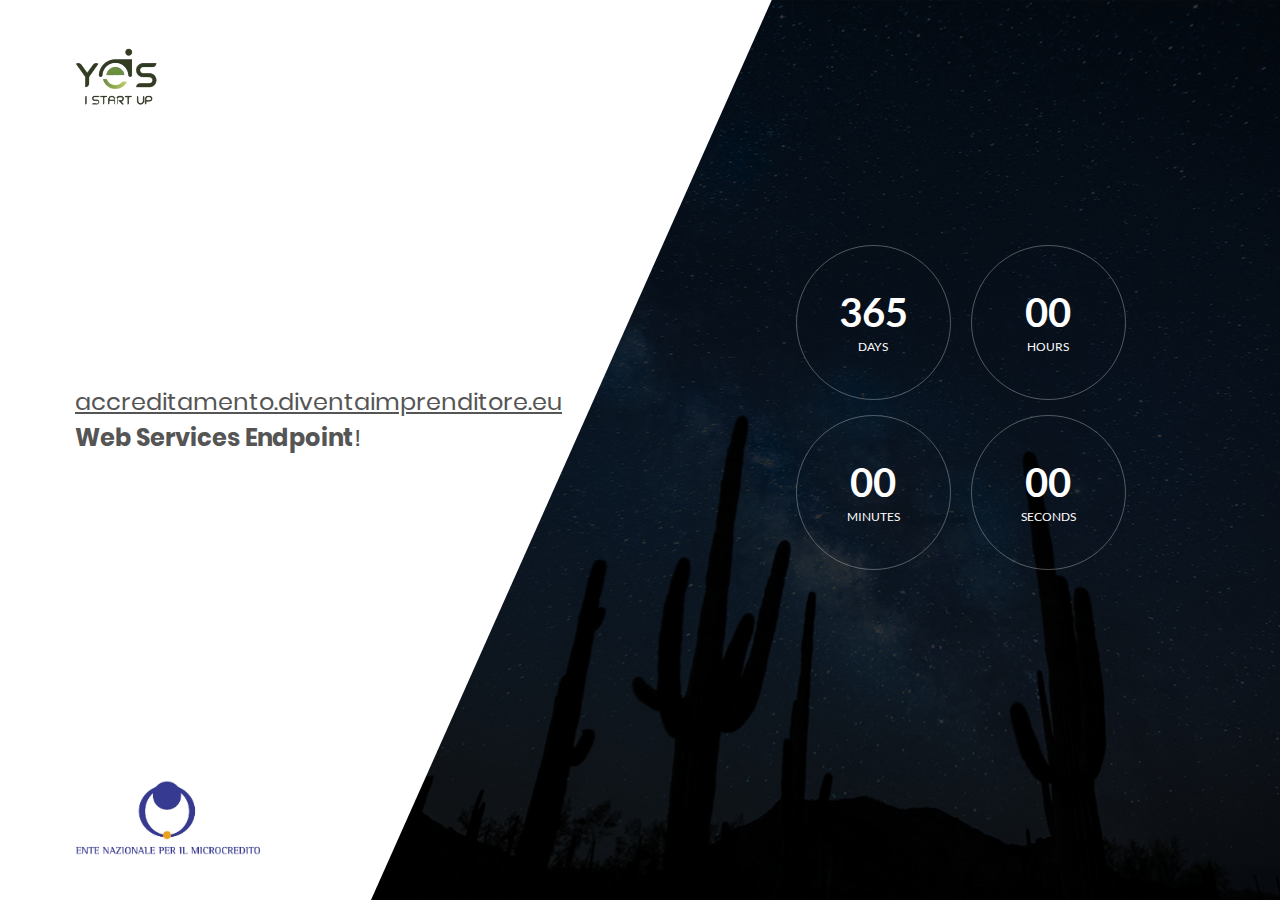
==== src/main/webapp/index.html @ 33266409 "" ====
<!DOCTYPE html>
<html lang="en">
    <head>
        <title>accreditamento.diventaimprenditore.eu</title>
        <meta charset="UTF-8">
        <meta name="viewport" content="width=device-width, initial-scale=1">
        <!--===============================================================================================-->	
        <link rel="icon" type="image/png" href="images/icons/favicon.ico"/>
        <!--===============================================================================================-->
        <link rel="stylesheet" type="text/css" href="vendor/bootstrap/css/bootstrap.min.css">
        <!--===============================================================================================-->
        <link rel="stylesheet" type="text/css" href="fonts/font-awesome-4.7.0/css/font-awesome.min.css">
        <!--===============================================================================================-->
        <link rel="stylesheet" type="text/css" href="vendor/animate/animate.css">
        <!--===============================================================================================-->
        <link rel="stylesheet" type="text/css" href="vendor/select2/select2.min.css">
        <!--===============================================================================================-->
        <link rel="stylesheet" type="text/css" href="css/util.css">
        <link rel="stylesheet" type="text/css" href="css/main.css">
        <!--===============================================================================================-->
    </head>
    <body>


        <div class="size1 bg0 where1-parent">
            <!-- Coutdown -->
            <div class="flex-c-m bg-img1 size2 where1 overlay1 where2 respon2" style="background-image: url('images/bg01.jpg');">
                <div class="wsize2 flex-w flex-c-m cd100 js-tilt">
                    <div class="flex-col-c-m size6 bor2 m-l-10 m-r-10 m-t-15">
                        <span class="l2-txt1 p-b-9 days">35</span>
                        <span class="s2-txt4">Days</span>
                    </div>

                    <div class="flex-col-c-m size6 bor2 m-l-10 m-r-10 m-t-15">
                        <span class="l2-txt1 p-b-9 hours">17</span>
                        <span class="s2-txt4">Hours</span>
                    </div>

                    <div class="flex-col-c-m size6 bor2 m-l-10 m-r-10 m-t-15">
                        <span class="l2-txt1 p-b-9 minutes">50</span>
                        <span class="s2-txt4">Minutes</span>
                    </div>

                    <div class="flex-col-c-m size6 bor2 m-l-10 m-r-10 m-t-15">
                        <span class="l2-txt1 p-b-9 seconds">39</span>
                        <span class="s2-txt4">Seconds</span>
                    </div>
                </div>
            </div>

            <!-- Form -->
            <div class="size3 flex-col-sb flex-w p-l-75 p-r-75 p-t-45 p-b-45 respon1">
                <div class="wrap-pic1">
                    <img src="images/l4-yis.png" alt="LOGO">
                </div>

                <div class="p-t-50 p-b-60">
                    <p class="m1-txt1 p-b-36">
                        <u>accreditamento.diventaimprenditore.eu</u><br>
                        <span class="m1-txt2">Web Services Endpoint</span>!
                    </p>
                </div>
                <div class="flex-w">
                    <img src="images/logo_blue_1.png" alt="LOGO"  height="75" />
                </div>
            </div>
        </div>





        <!--===============================================================================================-->	
        <script src="vendor/jquery/jquery-3.2.1.min.js"></script>
        <!--===============================================================================================-->
        <script src="vendor/bootstrap/js/popper.js"></script>
        <script src="vendor/bootstrap/js/bootstrap.min.js"></script>
        <!--===============================================================================================-->
        <script src="vendor/select2/select2.min.js"></script>
        <!--===============================================================================================-->
        <script src="vendor/countdowntime/moment.min.js"></script>
        <script src="vendor/countdowntime/moment-timezone.min.js"></script>
        <script src="vendor/countdowntime/moment-timezone-with-data.min.js"></script>
        <script src="vendor/countdowntime/countdowntime.js"></script>
        <script>
            $('.cd100').countdown100({
                /*Set Endtime here*/
                /*Endtime must be > current time*/
                endtimeYear: 0,
                endtimeMonth: 0,
                endtimeDate: 365,
                endtimeHours: 0,
                endtimeMinutes: 0,
                endtimeSeconds: 0,
                timeZone: ""
                        // ex:  timeZone: "America/New_York"
                        //go to " http://momentjs.com/timezone/ " to get timezone
            });
        </script>
        <!--===============================================================================================-->
        <script src="vendor/tilt/tilt.jquery.min.js"></script>
        <script >
            $('.js-tilt').tilt({
                scale: 1.1
            });
        </script>
        <!--===============================================================================================-->
        <script src="js/main.js"></script>
        <script type="text/javascript">
            $("#link1").click(function () {
                window.open('https://accreditamento.diventaimprenditore.eu/neet', '_blank');
            });
            $("#link4").click(function () {
                window.open('https://accreditamento.diventaimprenditore.eu/ded', '_blank');
            });
            $("#link2").click(function () {
                window.open('https://www.microcredito.gov.it/gare-e-bandi-in-corso/1712-avviso-pubblico-per-l%E2%80%99individuazione-di-soggetti-attuatori-per-la-realizzazione-dell%E2%80%99intervento-%E2%80%9Cyes-i-start-up-%E2%80%93-formazione-per-l%E2%80%99avvio-d%E2%80%99impresa%E2%80%9D-edizione-2021-2022-misura-7-1-pon-iog-2014-2020-cup-e51g21000000006.html', '_blank');
            });
            $("#link3").click(function () {
                window.open('https://www.microcredito.gov.it/gare-e-bandi-in-corso/1751-avviso-pubblico-per-l%E2%80%99individuazione-di-soggetti-attuatori-per-la-realizzazione-dell%E2%80%99intervento-yes-i-start-up-donne-e-disoccupati-di-lunga-durata-fondo-rotativo-nazionale-selfiemployment-pon-spao-2014-2020-%E2%80%9Cprogetto-integrato-per-l%E2%80%99autoimprenditorialit%C3%A0-2021-2022%E2%80%9D-cup-e57f21000000006.html', '_blank');
            });
            
        </script>
    </body>
</html>
---- src/main/webapp/css/util.css ----
/*//////////////////////////////////////////////////////////////////
[ REBOOT ]*/
*, *:before, *:after {
	margin: 0px; 
	padding: 0px; 
	-webkit-box-sizing: border-box;
	-moz-box-sizing: border-box;
	box-sizing: border-box;
}

body, html {
	font-family: Arial, sans-serif;
	font-size: 15px;
	color: #666666;

	height: 100%;
	background-color: #fff;
	-webkit-box-sizing: border-box;
	-moz-box-sizing: border-box;
	box-sizing: border-box;
}

/*---------------------------------------------*/
a:focus {outline: none;}
a:hover {text-decoration: none;}

/* ------------------------------------ */
h1,h2,h3,h4,h5,h6,p {margin: 0px;}

ul, li {
	margin: 0px;
	list-style-type: none;
}


/* ------------------------------------ */
input, textarea, label {
	display: block;
	outline: none;
	border: none;
}

/* ------------------------------------ */
button {
	outline: none;
	border: none;
	background: transparent;
	cursor: pointer;
}
button:focus {outline: none;}

iframe {border: none;}


/*//////////////////////////////////////////////////////////////////
[ FONT SIZE ]*/
.fs-1 {font-size: 1px;}
.fs-2 {font-size: 2px;}
.fs-3 {font-size: 3px;}
.fs-4 {font-size: 4px;}
.fs-5 {font-size: 5px;}
.fs-6 {font-size: 6px;}
.fs-7 {font-size: 7px;}
.fs-8 {font-size: 8px;}
.fs-9 {font-size: 9px;}
.fs-10 {font-size: 10px;}
.fs-11 {font-size: 11px;}
.fs-12 {font-size: 12px;}
.fs-13 {font-size: 13px;}
.fs-14 {font-size: 14px;}
.fs-15 {font-size: 15px;}
.fs-16 {font-size: 16px;}
.fs-17 {font-size: 17px;}
.fs-18 {font-size: 18px;}
.fs-19 {font-size: 19px;}
.fs-20 {font-size: 20px;}
.fs-21 {font-size: 21px;}
.fs-22 {font-size: 22px;}
.fs-23 {font-size: 23px;}
.fs-24 {font-size: 24px;}
.fs-25 {font-size: 25px;}
.fs-26 {font-size: 26px;}
.fs-27 {font-size: 27px;}
.fs-28 {font-size: 28px;}
.fs-29 {font-size: 29px;}
.fs-30 {font-size: 30px;}
.fs-31 {font-size: 31px;}
.fs-32 {font-size: 32px;}
.fs-33 {font-size: 33px;}
.fs-34 {font-size: 34px;}
.fs-35 {font-size: 35px;}
.fs-36 {font-size: 36px;}
.fs-37 {font-size: 37px;}
.fs-38 {font-size: 38px;}
.fs-39 {font-size: 39px;}
.fs-40 {font-size: 40px;}
.fs-41 {font-size: 41px;}
.fs-42 {font-size: 42px;}
.fs-43 {font-size: 43px;}
.fs-44 {font-size: 44px;}
.fs-45 {font-size: 45px;}
.fs-46 {font-size: 46px;}
.fs-47 {font-size: 47px;}
.fs-48 {font-size: 48px;}
.fs-49 {font-size: 49px;}
.fs-50 {font-size: 50px;}
.fs-51 {font-size: 51px;}
.fs-52 {font-size: 52px;}
.fs-53 {font-size: 53px;}
.fs-54 {font-size: 54px;}
.fs-55 {font-size: 55px;}
.fs-56 {font-size: 56px;}
.fs-57 {font-size: 57px;}
.fs-58 {font-size: 58px;}
.fs-59 {font-size: 59px;}
.fs-60 {font-size: 60px;}
.fs-61 {font-size: 61px;}
.fs-62 {font-size: 62px;}
.fs-63 {font-size: 63px;}
.fs-64 {font-size: 64px;}
.fs-65 {font-size: 65px;}
.fs-66 {font-size: 66px;}
.fs-67 {font-size: 67px;}
.fs-68 {font-size: 68px;}
.fs-69 {font-size: 69px;}
.fs-70 {font-size: 70px;}
.fs-71 {font-size: 71px;}
.fs-72 {font-size: 72px;}
.fs-73 {font-size: 73px;}
.fs-74 {font-size: 74px;}
.fs-75 {font-size: 75px;}
.fs-76 {font-size: 76px;}
.fs-77 {font-size: 77px;}
.fs-78 {font-size: 78px;}
.fs-79 {font-size: 79px;}
.fs-80 {font-size: 80px;}
.fs-81 {font-size: 81px;}
.fs-82 {font-size: 82px;}
.fs-83 {font-size: 83px;}
.fs-84 {font-size: 84px;}
.fs-85 {font-size: 85px;}
.fs-86 {font-size: 86px;}
.fs-87 {font-size: 87px;}
.fs-88 {font-size: 88px;}
.fs-89 {font-size: 89px;}
.fs-90 {font-size: 90px;}
.fs-91 {font-size: 91px;}
.fs-92 {font-size: 92px;}
.fs-93 {font-size: 93px;}
.fs-94 {font-size: 94px;}
.fs-95 {font-size: 95px;}
.fs-96 {font-size: 96px;}
.fs-97 {font-size: 97px;}
.fs-98 {font-size: 98px;}
.fs-99 {font-size: 99px;}
.fs-100 {font-size: 100px;}
.fs-101 {font-size: 101px;}
.fs-102 {font-size: 102px;}
.fs-103 {font-size: 103px;}
.fs-104 {font-size: 104px;}
.fs-105 {font-size: 105px;}
.fs-106 {font-size: 106px;}
.fs-107 {font-size: 107px;}
.fs-108 {font-size: 108px;}
.fs-109 {font-size: 109px;}
.fs-110 {font-size: 110px;}
.fs-111 {font-size: 111px;}
.fs-112 {font-size: 112px;}
.fs-113 {font-size: 113px;}
.fs-114 {font-size: 114px;}
.fs-115 {font-size: 115px;}
.fs-116 {font-size: 116px;}
.fs-117 {font-size: 117px;}
.fs-118 {font-size: 118px;}
.fs-119 {font-size: 119px;}
.fs-120 {font-size: 120px;}
.fs-121 {font-size: 121px;}
.fs-122 {font-size: 122px;}
.fs-123 {font-size: 123px;}
.fs-124 {font-size: 124px;}
.fs-125 {font-size: 125px;}
.fs-126 {font-size: 126px;}
.fs-127 {font-size: 127px;}
.fs-128 {font-size: 128px;}
.fs-129 {font-size: 129px;}
.fs-130 {font-size: 130px;}
.fs-131 {font-size: 131px;}
.fs-132 {font-size: 132px;}
.fs-133 {font-size: 133px;}
.fs-134 {font-size: 134px;}
.fs-135 {font-size: 135px;}
.fs-136 {font-size: 136px;}
.fs-137 {font-size: 137px;}
.fs-138 {font-size: 138px;}
.fs-139 {font-size: 139px;}
.fs-140 {font-size: 140px;}
.fs-141 {font-size: 141px;}
.fs-142 {font-size: 142px;}
.fs-143 {font-size: 143px;}
.fs-144 {font-size: 144px;}
.fs-145 {font-size: 145px;}
.fs-146 {font-size: 146px;}
.fs-147 {font-size: 147px;}
.fs-148 {font-size: 148px;}
.fs-149 {font-size: 149px;}
.fs-150 {font-size: 150px;}
.fs-151 {font-size: 151px;}
.fs-152 {font-size: 152px;}
.fs-153 {font-size: 153px;}
.fs-154 {font-size: 154px;}
.fs-155 {font-size: 155px;}
.fs-156 {font-size: 156px;}
.fs-157 {font-size: 157px;}
.fs-158 {font-size: 158px;}
.fs-159 {font-size: 159px;}
.fs-160 {font-size: 160px;}
.fs-161 {font-size: 161px;}
.fs-162 {font-size: 162px;}
.fs-163 {font-size: 163px;}
.fs-164 {font-size: 164px;}
.fs-165 {font-size: 165px;}
.fs-166 {font-size: 166px;}
.fs-167 {font-size: 167px;}
.fs-168 {font-size: 168px;}
.fs-169 {font-size: 169px;}
.fs-170 {font-size: 170px;}
.fs-171 {font-size: 171px;}
.fs-172 {font-size: 172px;}
.fs-173 {font-size: 173px;}
.fs-174 {font-size: 174px;}
.fs-175 {font-size: 175px;}
.fs-176 {font-size: 176px;}
.fs-177 {font-size: 177px;}
.fs-178 {font-size: 178px;}
.fs-179 {font-size: 179px;}
.fs-180 {font-size: 180px;}
.fs-181 {font-size: 181px;}
.fs-182 {font-size: 182px;}
.fs-183 {font-size: 183px;}
.fs-184 {font-size: 184px;}
.fs-185 {font-size: 185px;}
.fs-186 {font-size: 186px;}
.fs-187 {font-size: 187px;}
.fs-188 {font-size: 188px;}
.fs-189 {font-size: 189px;}
.fs-190 {font-size: 190px;}
.fs-191 {font-size: 191px;}
.fs-192 {font-size: 192px;}
.fs-193 {font-size: 193px;}
.fs-194 {font-size: 194px;}
.fs-195 {font-size: 195px;}
.fs-196 {font-size: 196px;}
.fs-197 {font-size: 197px;}
.fs-198 {font-size: 198px;}
.fs-199 {font-size: 199px;}
.fs-200 {font-size: 200px;}

/*//////////////////////////////////////////////////////////////////
[ PADDING ]*/
.p-t-0 {padding-top: 0px;}
.p-t-1 {padding-top: 1px;}
.p-t-2 {padding-top: 2px;}
.p-t-3 {padding-top: 3px;}
.p-t-4 {padding-top: 4px;}
.p-t-5 {padding-top: 5px;}
.p-t-6 {padding-top: 6px;}
.p-t-7 {padding-top: 7px;}
.p-t-8 {padding-top: 8px;}
.p-t-9 {padding-top: 9px;}
.p-t-10 {padding-top: 10px;}
.p-t-11 {padding-top: 11px;}
.p-t-12 {padding-top: 12px;}
.p-t-13 {padding-top: 13px;}
.p-t-14 {padding-top: 14px;}
.p-t-15 {padding-top: 15px;}
.p-t-16 {padding-top: 16px;}
.p-t-17 {padding-top: 17px;}
.p-t-18 {padding-top: 18px;}
.p-t-19 {padding-top: 19px;}
.p-t-20 {padding-top: 20px;}
.p-t-21 {padding-top: 21px;}
.p-t-22 {padding-top: 22px;}
.p-t-23 {padding-top: 23px;}
.p-t-24 {padding-top: 24px;}
.p-t-25 {padding-top: 25px;}
.p-t-26 {padding-top: 26px;}
.p-t-27 {padding-top: 27px;}
.p-t-28 {padding-top: 28px;}
.p-t-29 {padding-top: 29px;}
.p-t-30 {padding-top: 30px;}
.p-t-31 {padding-top: 31px;}
.p-t-32 {padding-top: 32px;}
.p-t-33 {padding-top: 33px;}
.p-t-34 {padding-top: 34px;}
.p-t-35 {padding-top: 35px;}
.p-t-36 {padding-top: 36px;}
.p-t-37 {padding-top: 37px;}
.p-t-38 {padding-top: 38px;}
.p-t-39 {padding-top: 39px;}
.p-t-40 {padding-top: 40px;}
.p-t-41 {padding-top: 41px;}
.p-t-42 {padding-top: 42px;}
.p-t-43 {padding-top: 43px;}
.p-t-44 {padding-top: 44px;}
.p-t-45 {padding-top: 45px;}
.p-t-46 {padding-top: 46px;}
.p-t-47 {padding-top: 47px;}
.p-t-48 {padding-top: 48px;}
.p-t-49 {padding-top: 49px;}
.p-t-50 {padding-top: 50px;}
.p-t-51 {padding-top: 51px;}
.p-t-52 {padding-top: 52px;}
.p-t-53 {padding-top: 53px;}
.p-t-54 {padding-top: 54px;}
.p-t-55 {padding-top: 55px;}
.p-t-56 {padding-top: 56px;}
.p-t-57 {padding-top: 57px;}
.p-t-58 {padding-top: 58px;}
.p-t-59 {padding-top: 59px;}
.p-t-60 {padding-top: 60px;}
.p-t-61 {padding-top: 61px;}
.p-t-62 {padding-top: 62px;}
.p-t-63 {padding-top: 63px;}
.p-t-64 {padding-top: 64px;}
.p-t-65 {padding-top: 65px;}
.p-t-66 {padding-top: 66px;}
.p-t-67 {padding-top: 67px;}
.p-t-68 {padding-top: 68px;}
.p-t-69 {padding-top: 69px;}
.p-t-70 {padding-top: 70px;}
.p-t-71 {padding-top: 71px;}
.p-t-72 {padding-top: 72px;}
.p-t-73 {padding-top: 73px;}
.p-t-74 {padding-top: 74px;}
.p-t-75 {padding-top: 75px;}
.p-t-76 {padding-top: 76px;}
.p-t-77 {padding-top: 77px;}
.p-t-78 {padding-top: 78px;}
.p-t-79 {padding-top: 79px;}
.p-t-80 {padding-top: 80px;}
.p-t-81 {padding-top: 81px;}
.p-t-82 {padding-top: 82px;}
.p-t-83 {padding-top: 83px;}
.p-t-84 {padding-top: 84px;}
.p-t-85 {padding-top: 85px;}
.p-t-86 {padding-top: 86px;}
.p-t-87 {padding-top: 87px;}
.p-t-88 {padding-top: 88px;}
.p-t-89 {padding-top: 89px;}
.p-t-90 {padding-top: 90px;}
.p-t-91 {padding-top: 91px;}
.p-t-92 {padding-top: 92px;}
.p-t-93 {padding-top: 93px;}
.p-t-94 {padding-top: 94px;}
.p-t-95 {padding-top: 95px;}
.p-t-96 {padding-top: 96px;}
.p-t-97 {padding-top: 97px;}
.p-t-98 {padding-top: 98px;}
.p-t-99 {padding-top: 99px;}
.p-t-100 {padding-top: 100px;}
.p-t-101 {padding-top: 101px;}
.p-t-102 {padding-top: 102px;}
.p-t-103 {padding-top: 103px;}
.p-t-104 {padding-top: 104px;}
.p-t-105 {padding-top: 105px;}
.p-t-106 {padding-top: 106px;}
.p-t-107 {padding-top: 107px;}
.p-t-108 {padding-top: 108px;}
.p-t-109 {padding-top: 109px;}
.p-t-110 {padding-top: 110px;}
.p-t-111 {padding-top: 111px;}
.p-t-112 {padding-top: 112px;}
.p-t-113 {padding-top: 113px;}
.p-t-114 {padding-top: 114px;}
.p-t-115 {padding-top: 115px;}
.p-t-116 {padding-top: 116px;}
.p-t-117 {padding-top: 117px;}
.p-t-118 {padding-top: 118px;}
.p-t-119 {padding-top: 119px;}
.p-t-120 {padding-top: 120px;}
.p-t-121 {padding-top: 121px;}
.p-t-122 {padding-top: 122px;}
.p-t-123 {padding-top: 123px;}
.p-t-124 {padding-top: 124px;}
.p-t-125 {padding-top: 125px;}
.p-t-126 {padding-top: 126px;}
.p-t-127 {padding-top: 127px;}
.p-t-128 {padding-top: 128px;}
.p-t-129 {padding-top: 129px;}
.p-t-130 {padding-top: 130px;}
.p-t-131 {padding-top: 131px;}
.p-t-132 {padding-top: 132px;}
.p-t-133 {padding-top: 133px;}
.p-t-134 {padding-top: 134px;}
.p-t-135 {padding-top: 135px;}
.p-t-136 {padding-top: 136px;}
.p-t-137 {padding-top: 137px;}
.p-t-138 {padding-top: 138px;}
.p-t-139 {padding-top: 139px;}
.p-t-140 {padding-top: 140px;}
.p-t-141 {padding-top: 141px;}
.p-t-142 {padding-top: 142px;}
.p-t-143 {padding-top: 143px;}
.p-t-144 {padding-top: 144px;}
.p-t-145 {padding-top: 145px;}
.p-t-146 {padding-top: 146px;}
.p-t-147 {padding-top: 147px;}
.p-t-148 {padding-top: 148px;}
.p-t-149 {padding-top: 149px;}
.p-t-150 {padding-top: 150px;}
.p-t-151 {padding-top: 151px;}
.p-t-152 {padding-top: 152px;}
.p-t-153 {padding-top: 153px;}
.p-t-154 {padding-top: 154px;}
.p-t-155 {padding-top: 155px;}
.p-t-156 {padding-top: 156px;}
.p-t-157 {padding-top: 157px;}
.p-t-158 {padding-top: 158px;}
.p-t-159 {padding-top: 159px;}
.p-t-160 {padding-top: 160px;}
.p-t-161 {padding-top: 161px;}
.p-t-162 {padding-top: 162px;}
.p-t-163 {padding-top: 163px;}
.p-t-164 {padding-top: 164px;}
.p-t-165 {padding-top: 165px;}
.p-t-166 {padding-top: 166px;}
.p-t-167 {padding-top: 167px;}
.p-t-168 {padding-top: 168px;}
.p-t-169 {padding-top: 169px;}
.p-t-170 {padding-top: 170px;}
.p-t-171 {padding-top: 171px;}
.p-t-172 {padding-top: 172px;}
.p-t-173 {padding-top: 173px;}
.p-t-174 {padding-top: 174px;}
.p-t-175 {padding-top: 175px;}
.p-t-176 {padding-top: 176px;}
.p-t-177 {padding-top: 177px;}
.p-t-178 {padding-top: 178px;}
.p-t-179 {padding-top: 179px;}
.p-t-180 {padding-top: 180px;}
.p-t-181 {padding-top: 181px;}
.p-t-182 {padding-top: 182px;}
.p-t-183 {padding-top: 183px;}
.p-t-184 {padding-top: 184px;}
.p-t-185 {padding-top: 185px;}
.p-t-186 {padding-top: 186px;}
.p-t-187 {padding-top: 187px;}
.p-t-188 {padding-top: 188px;}
.p-t-189 {padding-top: 189px;}
.p-t-190 {padding-top: 190px;}
.p-t-191 {padding-top: 191px;}
.p-t-192 {padding-top: 192px;}
.p-t-193 {padding-top: 193px;}
.p-t-194 {padding-top: 194px;}
.p-t-195 {padding-top: 195px;}
.p-t-196 {padding-top: 196px;}
.p-t-197 {padding-top: 197px;}
.p-t-198 {padding-top: 198px;}
.p-t-199 {padding-top: 199px;}
.p-t-200 {padding-top: 200px;}
.p-t-201 {padding-top: 201px;}
.p-t-202 {padding-top: 202px;}
.p-t-203 {padding-top: 203px;}
.p-t-204 {padding-top: 204px;}
.p-t-205 {padding-top: 205px;}
.p-t-206 {padding-top: 206px;}
.p-t-207 {padding-top: 207px;}
.p-t-208 {padding-top: 208px;}
.p-t-209 {padding-top: 209px;}
.p-t-210 {padding-top: 210px;}
.p-t-211 {padding-top: 211px;}
.p-t-212 {padding-top: 212px;}
.p-t-213 {padding-top: 213px;}
.p-t-214 {padding-top: 214px;}
.p-t-215 {padding-top: 215px;}
.p-t-216 {padding-top: 216px;}
.p-t-217 {padding-top: 217px;}
.p-t-218 {padding-top: 218px;}
.p-t-219 {padding-top: 219px;}
.p-t-220 {padding-top: 220px;}
.p-t-221 {padding-top: 221px;}
.p-t-222 {padding-top: 222px;}
.p-t-223 {padding-top: 223px;}
.p-t-224 {padding-top: 224px;}
.p-t-225 {padding-top: 225px;}
.p-t-226 {padding-top: 226px;}
.p-t-227 {padding-top: 227px;}
.p-t-228 {padding-top: 228px;}
.p-t-229 {padding-top: 229px;}
.p-t-230 {padding-top: 230px;}
.p-t-231 {padding-top: 231px;}
.p-t-232 {padding-top: 232px;}
.p-t-233 {padding-top: 233px;}
.p-t-234 {padding-top: 234px;}
.p-t-235 {padding-top: 235px;}
.p-t-236 {padding-top: 236px;}
.p-t-237 {padding-top: 237px;}
.p-t-238 {padding-top: 238px;}
.p-t-239 {padding-top: 239px;}
.p-t-240 {padding-top: 240px;}
.p-t-241 {padding-top: 241px;}
.p-t-242 {padding-top: 242px;}
.p-t-243 {padding-top: 243px;}
.p-t-244 {padding-top: 244px;}
.p-t-245 {padding-top: 245px;}
.p-t-246 {padding-top: 246px;}
.p-t-247 {padding-top: 247px;}
.p-t-248 {padding-top: 248px;}
.p-t-249 {padding-top: 249px;}
.p-t-250 {padding-top: 250px;}
.p-b-0 {padding-bottom: 0px;}
.p-b-1 {padding-bottom: 1px;}
.p-b-2 {padding-bottom: 2px;}
.p-b-3 {padding-bottom: 3px;}
.p-b-4 {padding-bottom: 4px;}
.p-b-5 {padding-bottom: 5px;}
.p-b-6 {padding-bottom: 6px;}
.p-b-7 {padding-bottom: 7px;}
.p-b-8 {padding-bottom: 8px;}
.p-b-9 {padding-bottom: 9px;}
.p-b-10 {padding-bottom: 10px;}
.p-b-11 {padding-bottom: 11px;}
.p-b-12 {padding-bottom: 12px;}
.p-b-13 {padding-bottom: 13px;}
.p-b-14 {padding-bottom: 14px;}
.p-b-15 {padding-bottom: 15px;}
.p-b-16 {padding-bottom: 16px;}
.p-b-17 {padding-bottom: 17px;}
.p-b-18 {padding-bottom: 18px;}
.p-b-19 {padding-bottom: 19px;}
.p-b-20 {padding-bottom: 20px;}
.p-b-21 {padding-bottom: 21px;}
.p-b-22 {padding-bottom: 22px;}
.p-b-23 {padding-bottom: 23px;}
.p-b-24 {padding-bottom: 24px;}
.p-b-25 {padding-bottom: 25px;}
.p-b-26 {padding-bottom: 26px;}
.p-b-27 {padding-bottom: 27px;}
.p-b-28 {padding-bottom: 28px;}
.p-b-29 {padding-bottom: 29px;}
.p-b-30 {padding-bottom: 30px;}
.p-b-31 {padding-bottom: 31px;}
.p-b-32 {padding-bottom: 32px;}
.p-b-33 {padding-bottom: 33px;}
.p-b-34 {padding-bottom: 34px;}
.p-b-35 {padding-bottom: 35px;}
.p-b-36 {padding-bottom: 36px;}
.p-b-37 {padding-bottom: 37px;}
.p-b-38 {padding-bottom: 38px;}
.p-b-39 {padding-bottom: 39px;}
.p-b-40 {padding-bottom: 40px;}
.p-b-41 {padding-bottom: 41px;}
.p-b-42 {padding-bottom: 42px;}
.p-b-43 {padding-bottom: 43px;}
.p-b-44 {padding-bottom: 44px;}
.p-b-45 {padding-bottom: 45px;}
.p-b-46 {padding-bottom: 46px;}
.p-b-47 {padding-bottom: 47px;}
.p-b-48 {padding-bottom: 48px;}
.p-b-49 {padding-bottom: 49px;}
.p-b-50 {padding-bottom: 50px;}
.p-b-51 {padding-bottom: 51px;}
.p-b-52 {padding-bottom: 52px;}
.p-b-53 {padding-bottom: 53px;}
.p-b-54 {padding-bottom: 54px;}
.p-b-55 {padding-bottom: 55px;}
.p-b-56 {padding-bottom: 56px;}
.p-b-57 {padding-bottom: 57px;}
.p-b-58 {padding-bottom: 58px;}
.p-b-59 {padding-bottom: 59px;}
.p-b-60 {padding-bottom: 60px;}
.p-b-61 {padding-bottom: 61px;}
.p-b-62 {padding-bottom: 62px;}
.p-b-63 {padding-bottom: 63px;}
.p-b-64 {padding-bottom: 64px;}
.p-b-65 {padding-bottom: 65px;}
.p-b-66 {padding-bottom: 66px;}
.p-b-67 {padding-bottom: 67px;}
.p-b-68 {padding-bottom: 68px;}
.p-b-69 {padding-bottom: 69px;}
.p-b-70 {padding-bottom: 70px;}
.p-b-71 {padding-bottom: 71px;}
.p-b-72 {padding-bottom: 72px;}
.p-b-73 {padding-bottom: 73px;}
.p-b-74 {padding-bottom: 74px;}
.p-b-75 {padding-bottom: 75px;}
.p-b-76 {padding-bottom: 76px;}
.p-b-77 {padding-bottom: 77px;}
.p-b-78 {padding-bottom: 78px;}
.p-b-79 {padding-bottom: 79px;}
.p-b-80 {padding-bottom: 80px;}
.p-b-81 {padding-bottom: 81px;}
.p-b-82 {padding-bottom: 82px;}
.p-b-83 {padding-bottom: 83px;}
.p-b-84 {padding-bottom: 84px;}
.p-b-85 {padding-bottom: 85px;}
.p-b-86 {padding-bottom: 86px;}
.p-b-87 {padding-bottom: 87px;}
.p-b-88 {padding-bottom: 88px;}
.p-b-89 {padding-bottom: 89px;}
.p-b-90 {padding-bottom: 90px;}
.p-b-91 {padding-bottom: 91px;}
.p-b-92 {padding-bottom: 92px;}
.p-b-93 {padding-bottom: 93px;}
.p-b-94 {padding-bottom: 94px;}
.p-b-95 {padding-bottom: 95px;}
.p-b-96 {padding-bottom: 96px;}
.p-b-97 {padding-bottom: 97px;}
.p-b-98 {padding-bottom: 98px;}
.p-b-99 {padding-bottom: 99px;}
.p-b-100 {padding-bottom: 100px;}
.p-b-101 {padding-bottom: 101px;}
.p-b-102 {padding-bottom: 102px;}
.p-b-103 {padding-bottom: 103px;}
.p-b-104 {padding-bottom: 104px;}
.p-b-105 {padding-bottom: 105px;}
.p-b-106 {padding-bottom: 106px;}
.p-b-107 {padding-bottom: 107px;}
.p-b-108 {padding-bottom: 108px;}
.p-b-109 {padding-bottom: 109px;}
.p-b-110 {padding-bottom: 110px;}
.p-b-111 {padding-bottom: 111px;}
.p-b-112 {padding-bottom: 112px;}
.p-b-113 {padding-bottom: 113px;}
.p-b-114 {padding-bottom: 114px;}
.p-b-115 {padding-bottom: 115px;}
.p-b-116 {padding-bottom: 116px;}
.p-b-117 {padding-bottom: 117px;}
.p-b-118 {padding-bottom: 118px;}
.p-b-119 {padding-bottom: 119px;}
.p-b-120 {padding-bottom: 120px;}
.p-b-121 {padding-bottom: 121px;}
.p-b-122 {padding-bottom: 122px;}
.p-b-123 {padding-bottom: 123px;}
.p-b-124 {padding-bottom: 124px;}
.p-b-125 {padding-bottom: 125px;}
.p-b-126 {padding-bottom: 126px;}
.p-b-127 {padding-bottom: 127px;}
.p-b-128 {padding-bottom: 128px;}
.p-b-129 {padding-bottom: 129px;}
.p-b-130 {padding-bottom: 130px;}
.p-b-131 {padding-bottom: 131px;}
.p-b-132 {padding-bottom: 132px;}
.p-b-133 {padding-bottom: 133px;}
.p-b-134 {padding-bottom: 134px;}
.p-b-135 {padding-bottom: 135px;}
.p-b-136 {padding-bottom: 136px;}
.p-b-137 {padding-bottom: 137px;}
.p-b-138 {padding-bottom: 138px;}
.p-b-139 {padding-bottom: 139px;}
.p-b-140 {padding-bottom: 140px;}
.p-b-141 {padding-bottom: 141px;}
.p-b-142 {padding-bottom: 142px;}
.p-b-143 {padding-bottom: 143px;}
.p-b-144 {padding-bottom: 144px;}
.p-b-145 {padding-bottom: 145px;}
.p-b-146 {padding-bottom: 146px;}
.p-b-147 {padding-bottom: 147px;}
.p-b-148 {padding-bottom: 148px;}
.p-b-149 {padding-bottom: 149px;}
.p-b-150 {padding-bottom: 150px;}
.p-b-151 {padding-bottom: 151px;}
.p-b-152 {padding-bottom: 152px;}
.p-b-153 {padding-bottom: 153px;}
.p-b-154 {padding-bottom: 154px;}
.p-b-155 {padding-bottom: 155px;}
.p-b-156 {padding-bottom: 156px;}
.p-b-157 {padding-bottom: 157px;}
.p-b-158 {padding-bottom: 158px;}
.p-b-159 {padding-bottom: 159px;}
.p-b-160 {padding-bottom: 160px;}
.p-b-161 {padding-bottom: 161px;}
.p-b-162 {padding-bottom: 162px;}
.p-b-163 {padding-bottom: 163px;}
.p-b-164 {padding-bottom: 164px;}
.p-b-165 {padding-bottom: 165px;}
.p-b-166 {padding-bottom: 166px;}
.p-b-167 {padding-bottom: 167px;}
.p-b-168 {padding-bottom: 168px;}
.p-b-169 {padding-bottom: 169px;}
.p-b-170 {padding-bottom: 170px;}
.p-b-171 {padding-bottom: 171px;}
.p-b-172 {padding-bottom: 172px;}
.p-b-173 {padding-bottom: 173px;}
.p-b-174 {padding-bottom: 174px;}
.p-b-175 {padding-bottom: 175px;}
.p-b-176 {padding-bottom: 176px;}
.p-b-177 {padding-bottom: 177px;}
.p-b-178 {padding-bottom: 178px;}
.p-b-179 {padding-bottom: 179px;}
.p-b-180 {padding-bottom: 180px;}
.p-b-181 {padding-bottom: 181px;}
.p-b-182 {padding-bottom: 182px;}
.p-b-183 {padding-bottom: 183px;}
.p-b-184 {padding-bottom: 184px;}
.p-b-185 {padding-bottom: 185px;}
.p-b-186 {padding-bottom: 186px;}
.p-b-187 {padding-bottom: 187px;}
.p-b-188 {padding-bottom: 188px;}
.p-b-189 {padding-bottom: 189px;}
.p-b-190 {padding-bottom: 190px;}
.p-b-191 {padding-bottom: 191px;}
.p-b-192 {padding-bottom: 192px;}
.p-b-193 {padding-bottom: 193px;}
.p-b-194 {padding-bottom: 194px;}
.p-b-195 {padding-bottom: 195px;}
.p-b-196 {padding-bottom: 196px;}
.p-b-197 {padding-bottom: 197px;}
.p-b-198 {padding-bottom: 198px;}
.p-b-199 {padding-bottom: 199px;}
.p-b-200 {padding-bottom: 200px;}
.p-b-201 {padding-bottom: 201px;}
.p-b-202 {padding-bottom: 202px;}
.p-b-203 {padding-bottom: 203px;}
.p-b-204 {padding-bottom: 204px;}
.p-b-205 {padding-bottom: 205px;}
.p-b-206 {padding-bottom: 206px;}
.p-b-207 {padding-bottom: 207px;}
.p-b-208 {padding-bottom: 208px;}
.p-b-209 {padding-bottom: 209px;}
.p-b-210 {padding-bottom: 210px;}
.p-b-211 {padding-bottom: 211px;}
.p-b-212 {padding-bottom: 212px;}
.p-b-213 {padding-bottom: 213px;}
.p-b-214 {padding-bottom: 214px;}
.p-b-215 {padding-bottom: 215px;}
.p-b-216 {padding-bottom: 216px;}
.p-b-217 {padding-bottom: 217px;}
.p-b-218 {padding-bottom: 218px;}
.p-b-219 {padding-bottom: 219px;}
.p-b-220 {padding-bottom: 220px;}
.p-b-221 {padding-bottom: 221px;}
.p-b-222 {padding-bottom: 222px;}
.p-b-223 {padding-bottom: 223px;}
.p-b-224 {padding-bottom: 224px;}
.p-b-225 {padding-bottom: 225px;}
.p-b-226 {padding-bottom: 226px;}
.p-b-227 {padding-bottom: 227px;}
.p-b-228 {padding-bottom: 228px;}
.p-b-229 {padding-bottom: 229px;}
.p-b-230 {padding-bottom: 230px;}
.p-b-231 {padding-bottom: 231px;}
.p-b-232 {padding-bottom: 232px;}
.p-b-233 {padding-bottom: 233px;}
.p-b-234 {padding-bottom: 234px;}
.p-b-235 {padding-bottom: 235px;}
.p-b-236 {padding-bottom: 236px;}
.p-b-237 {padding-bottom: 237px;}
.p-b-238 {padding-bottom: 238px;}
.p-b-239 {padding-bottom: 239px;}
.p-b-240 {padding-bottom: 240px;}
.p-b-241 {padding-bottom: 241px;}
.p-b-242 {padding-bottom: 242px;}
.p-b-243 {padding-bottom: 243px;}
.p-b-244 {padding-bottom: 244px;}
.p-b-245 {padding-bottom: 245px;}
.p-b-246 {padding-bottom: 246px;}
.p-b-247 {padding-bottom: 247px;}
.p-b-248 {padding-bottom: 248px;}
.p-b-249 {padding-bottom: 249px;}
.p-b-250 {padding-bottom: 250px;}
.p-l-0 {padding-left: 0px;}
.p-l-1 {padding-left: 1px;}
.p-l-2 {padding-left: 2px;}
.p-l-3 {padding-left: 3px;}
.p-l-4 {padding-left: 4px;}
.p-l-5 {padding-left: 5px;}
.p-l-6 {padding-left: 6px;}
.p-l-7 {padding-left: 7px;}
.p-l-8 {padding-left: 8px;}
.p-l-9 {padding-left: 9px;}
.p-l-10 {padding-left: 10px;}
.p-l-11 {padding-left: 11px;}
.p-l-12 {padding-left: 12px;}
.p-l-13 {padding-left: 13px;}
.p-l-14 {padding-left: 14px;}
.p-l-15 {padding-left: 15px;}
.p-l-16 {padding-left: 16px;}
.p-l-17 {padding-left: 17px;}
.p-l-18 {padding-left: 18px;}
.p-l-19 {padding-left: 19px;}
.p-l-20 {padding-left: 20px;}
.p-l-21 {padding-left: 21px;}
.p-l-22 {padding-left: 22px;}
.p-l-23 {padding-left: 23px;}
.p-l-24 {padding-left: 24px;}
.p-l-25 {padding-left: 25px;}
.p-l-26 {padding-left: 26px;}
.p-l-27 {padding-left: 27px;}
.p-l-28 {padding-left: 28px;}
.p-l-29 {padding-left: 29px;}
.p-l-30 {padding-left: 30px;}
.p-l-31 {padding-left: 31px;}
.p-l-32 {padding-left: 32px;}
.p-l-33 {padding-left: 33px;}
.p-l-34 {padding-left: 34px;}
.p-l-35 {padding-left: 35px;}
.p-l-36 {padding-left: 36px;}
.p-l-37 {padding-left: 37px;}
.p-l-38 {padding-left: 38px;}
.p-l-39 {padding-left: 39px;}
.p-l-40 {padding-left: 40px;}
.p-l-41 {padding-left: 41px;}
.p-l-42 {padding-left: 42px;}
.p-l-43 {padding-left: 43px;}
.p-l-44 {padding-left: 44px;}
.p-l-45 {padding-left: 45px;}
.p-l-46 {padding-left: 46px;}
.p-l-47 {padding-left: 47px;}
.p-l-48 {padding-left: 48px;}
.p-l-49 {padding-left: 49px;}
.p-l-50 {padding-left: 50px;}
.p-l-51 {padding-left: 51px;}
.p-l-52 {padding-left: 52px;}
.p-l-53 {padding-left: 53px;}
.p-l-54 {padding-left: 54px;}
.p-l-55 {padding-left: 55px;}
.p-l-56 {padding-left: 56px;}
.p-l-57 {padding-left: 57px;}
.p-l-58 {padding-left: 58px;}
.p-l-59 {padding-left: 59px;}
.p-l-60 {padding-left: 60px;}
.p-l-61 {padding-left: 61px;}
.p-l-62 {padding-left: 62px;}
.p-l-63 {padding-left: 63px;}
.p-l-64 {padding-left: 64px;}
.p-l-65 {padding-left: 65px;}
.p-l-66 {padding-left: 66px;}
.p-l-67 {padding-left: 67px;}
.p-l-68 {padding-left: 68px;}
.p-l-69 {padding-left: 69px;}
.p-l-70 {padding-left: 70px;}
.p-l-71 {padding-left: 71px;}
.p-l-72 {padding-left: 72px;}
.p-l-73 {padding-left: 73px;}
.p-l-74 {padding-left: 74px;}
.p-l-75 {padding-left: 75px;}
.p-l-76 {padding-left: 76px;}
.p-l-77 {padding-left: 77px;}
.p-l-78 {padding-left: 78px;}
.p-l-79 {padding-left: 79px;}
.p-l-80 {padding-left: 80px;}
.p-l-81 {padding-left: 81px;}
.p-l-82 {padding-left: 82px;}
.p-l-83 {padding-left: 83px;}
.p-l-84 {padding-left: 84px;}
.p-l-85 {padding-left: 85px;}
.p-l-86 {padding-left: 86px;}
.p-l-87 {padding-left: 87px;}
.p-l-88 {padding-left: 88px;}
.p-l-89 {padding-left: 89px;}
.p-l-90 {padding-left: 90px;}
.p-l-91 {padding-left: 91px;}
.p-l-92 {padding-left: 92px;}
.p-l-93 {padding-left: 93px;}
.p-l-94 {padding-left: 94px;}
.p-l-95 {padding-left: 95px;}
.p-l-96 {padding-left: 96px;}
.p-l-97 {padding-left: 97px;}
.p-l-98 {padding-left: 98px;}
.p-l-99 {padding-left: 99px;}
.p-l-100 {padding-left: 100px;}
.p-l-101 {padding-left: 101px;}
.p-l-102 {padding-left: 102px;}
.p-l-103 {padding-left: 103px;}
.p-l-104 {padding-left: 104px;}
.p-l-105 {padding-left: 105px;}
.p-l-106 {padding-left: 106px;}
.p-l-107 {padding-left: 107px;}
.p-l-108 {padding-left: 108px;}
.p-l-109 {padding-left: 109px;}
.p-l-110 {padding-left: 110px;}
.p-l-111 {padding-left: 111px;}
.p-l-112 {padding-left: 112px;}
.p-l-113 {padding-left: 113px;}
.p-l-114 {padding-left: 114px;}
.p-l-115 {padding-left: 115px;}
.p-l-116 {padding-left: 116px;}
.p-l-117 {padding-left: 117px;}
.p-l-118 {padding-left: 118px;}
.p-l-119 {padding-left: 119px;}
.p-l-120 {padding-left: 120px;}
.p-l-121 {padding-left: 121px;}
.p-l-122 {padding-left: 122px;}
.p-l-123 {padding-left: 123px;}
.p-l-124 {padding-left: 124px;}
.p-l-125 {padding-left: 125px;}
.p-l-126 {padding-left: 126px;}
.p-l-127 {padding-left: 127px;}
.p-l-128 {padding-left: 128px;}
.p-l-129 {padding-left: 129px;}
.p-l-130 {padding-left: 130px;}
.p-l-131 {padding-left: 131px;}
.p-l-132 {padding-left: 132px;}
.p-l-133 {padding-left: 133px;}
.p-l-134 {padding-left: 134px;}
.p-l-135 {padding-left: 135px;}
.p-l-136 {padding-left: 136px;}
.p-l-137 {padding-left: 137px;}
.p-l-138 {padding-left: 138px;}
.p-l-139 {padding-left: 139px;}
.p-l-140 {padding-left: 140px;}
.p-l-141 {padding-left: 141px;}
.p-l-142 {padding-left: 142px;}
.p-l-143 {padding-left: 143px;}
.p-l-144 {padding-left: 144px;}
.p-l-145 {padding-left: 145px;}
.p-l-146 {padding-left: 146px;}
.p-l-147 {padding-left: 147px;}
.p-l-148 {padding-left: 148px;}
.p-l-149 {padding-left: 149px;}
.p-l-150 {padding-left: 150px;}
.p-l-151 {padding-left: 151px;}
.p-l-152 {padding-left: 152px;}
.p-l-153 {padding-left: 153px;}
.p-l-154 {padding-left: 154px;}
.p-l-155 {padding-left: 155px;}
.p-l-156 {padding-left: 156px;}
.p-l-157 {padding-left: 157px;}
.p-l-158 {padding-left: 158px;}
.p-l-159 {padding-left: 159px;}
.p-l-160 {padding-left: 160px;}
.p-l-161 {padding-left: 161px;}
.p-l-162 {padding-left: 162px;}
.p-l-163 {padding-left: 163px;}
.p-l-164 {padding-left: 164px;}
.p-l-165 {padding-left: 165px;}
.p-l-166 {padding-left: 166px;}
.p-l-167 {padding-left: 167px;}
.p-l-168 {padding-left: 168px;}
.p-l-169 {padding-left: 169px;}
.p-l-170 {padding-left: 170px;}
.p-l-171 {padding-left: 171px;}
.p-l-172 {padding-left: 172px;}
.p-l-173 {padding-left: 173px;}
.p-l-174 {padding-left: 174px;}
.p-l-175 {padding-left: 175px;}
.p-l-176 {padding-left: 176px;}
.p-l-177 {padding-left: 177px;}
.p-l-178 {padding-left: 178px;}
.p-l-179 {padding-left: 179px;}
.p-l-180 {padding-left: 180px;}
.p-l-181 {padding-left: 181px;}
.p-l-182 {padding-left: 182px;}
.p-l-183 {padding-left: 183px;}
.p-l-184 {padding-left: 184px;}
.p-l-185 {padding-left: 185px;}
.p-l-186 {padding-left: 186px;}
.p-l-187 {padding-left: 187px;}
.p-l-188 {padding-left: 188px;}
.p-l-189 {padding-left: 189px;}
.p-l-190 {padding-left: 190px;}
.p-l-191 {padding-left: 191px;}
.p-l-192 {padding-left: 192px;}
.p-l-193 {padding-left: 193px;}
.p-l-194 {padding-left: 194px;}
.p-l-195 {padding-left: 195px;}
.p-l-196 {padding-left: 196px;}
.p-l-197 {padding-left: 197px;}
.p-l-198 {padding-left: 198px;}
.p-l-199 {padding-left: 199px;}
.p-l-200 {padding-left: 200px;}
.p-l-201 {padding-left: 201px;}
.p-l-202 {padding-left: 202px;}
.p-l-203 {padding-left: 203px;}
.p-l-204 {padding-left: 204px;}
.p-l-205 {padding-left: 205px;}
.p-l-206 {padding-left: 206px;}
.p-l-207 {padding-left: 207px;}
.p-l-208 {padding-left: 208px;}
.p-l-209 {padding-left: 209px;}
.p-l-210 {padding-left: 210px;}
.p-l-211 {padding-left: 211px;}
.p-l-212 {padding-left: 212px;}
.p-l-213 {padding-left: 213px;}
.p-l-214 {padding-left: 214px;}
.p-l-215 {padding-left: 215px;}
.p-l-216 {padding-left: 216px;}
.p-l-217 {padding-left: 217px;}
.p-l-218 {padding-left: 218px;}
.p-l-219 {padding-left: 219px;}
.p-l-220 {padding-left: 220px;}
.p-l-221 {padding-left: 221px;}
.p-l-222 {padding-left: 222px;}
.p-l-223 {padding-left: 223px;}
.p-l-224 {padding-left: 224px;}
.p-l-225 {padding-left: 225px;}
.p-l-226 {padding-left: 226px;}
.p-l-227 {padding-left: 227px;}
.p-l-228 {padding-left: 228px;}
.p-l-229 {padding-left: 229px;}
.p-l-230 {padding-left: 230px;}
.p-l-231 {padding-left: 231px;}
.p-l-232 {padding-left: 232px;}
.p-l-233 {padding-left: 233px;}
.p-l-234 {padding-left: 234px;}
.p-l-235 {padding-left: 235px;}
.p-l-236 {padding-left: 236px;}
.p-l-237 {padding-left: 237px;}
.p-l-238 {padding-left: 238px;}
.p-l-239 {padding-left: 239px;}
.p-l-240 {padding-left: 240px;}
.p-l-241 {padding-left: 241px;}
.p-l-242 {padding-left: 242px;}
.p-l-243 {padding-left: 243px;}
.p-l-244 {padding-left: 244px;}
.p-l-245 {padding-left: 245px;}
.p-l-246 {padding-left: 246px;}
.p-l-247 {padding-left: 247px;}
.p-l-248 {padding-left: 248px;}
.p-l-249 {padding-left: 249px;}
.p-l-250 {padding-left: 250px;}
.p-r-0 {padding-right: 0px;}
.p-r-1 {padding-right: 1px;}
.p-r-2 {padding-right: 2px;}
.p-r-3 {padding-right: 3px;}
.p-r-4 {padding-right: 4px;}
.p-r-5 {padding-right: 5px;}
.p-r-6 {padding-right: 6px;}
.p-r-7 {padding-right: 7px;}
.p-r-8 {padding-right: 8px;}
.p-r-9 {padding-right: 9px;}
.p-r-10 {padding-right: 10px;}
.p-r-11 {padding-right: 11px;}
.p-r-12 {padding-right: 12px;}
.p-r-13 {padding-right: 13px;}
.p-r-14 {padding-right: 14px;}
.p-r-15 {padding-right: 15px;}
.p-r-16 {padding-right: 16px;}
.p-r-17 {padding-right: 17px;}
.p-r-18 {padding-right: 18px;}
.p-r-19 {padding-right: 19px;}
.p-r-20 {padding-right: 20px;}
.p-r-21 {padding-right: 21px;}
.p-r-22 {padding-right: 22px;}
.p-r-23 {padding-right: 23px;}
.p-r-24 {padding-right: 24px;}
.p-r-25 {padding-right: 25px;}
.p-r-26 {padding-right: 26px;}
.p-r-27 {padding-right: 27px;}
.p-r-28 {padding-right: 28px;}
.p-r-29 {padding-right: 29px;}
.p-r-30 {padding-right: 30px;}
.p-r-31 {padding-right: 31px;}
.p-r-32 {padding-right: 32px;}
.p-r-33 {padding-right: 33px;}
.p-r-34 {padding-right: 34px;}
.p-r-35 {padding-right: 35px;}
.p-r-36 {padding-right: 36px;}
.p-r-37 {padding-right: 37px;}
.p-r-38 {padding-right: 38px;}
.p-r-39 {padding-right: 39px;}
.p-r-40 {padding-right: 40px;}
.p-r-41 {padding-right: 41px;}
.p-r-42 {padding-right: 42px;}
.p-r-43 {padding-right: 43px;}
.p-r-44 {padding-right: 44px;}
.p-r-45 {padding-right: 45px;}
.p-r-46 {padding-right: 46px;}
.p-r-47 {padding-right: 47px;}
.p-r-48 {padding-right: 48px;}
.p-r-49 {padding-right: 49px;}
.p-r-50 {padding-right: 50px;}
.p-r-51 {padding-right: 51px;}
.p-r-52 {padding-right: 52px;}
.p-r-53 {padding-right: 53px;}
.p-r-54 {padding-right: 54px;}
.p-r-55 {padding-right: 55px;}
.p-r-56 {padding-right: 56px;}
.p-r-57 {padding-right: 57px;}
.p-r-58 {padding-right: 58px;}
.p-r-59 {padding-right: 59px;}
.p-r-60 {padding-right: 60px;}
.p-r-61 {padding-right: 61px;}
.p-r-62 {padding-right: 62px;}
.p-r-63 {padding-right: 63px;}
.p-r-64 {padding-right: 64px;}
.p-r-65 {padding-right: 65px;}
.p-r-66 {padding-right: 66px;}
.p-r-67 {padding-right: 67px;}
.p-r-68 {padding-right: 68px;}
.p-r-69 {padding-right: 69px;}
.p-r-70 {padding-right: 70px;}
.p-r-71 {padding-right: 71px;}
.p-r-72 {padding-right: 72px;}
.p-r-73 {padding-right: 73px;}
.p-r-74 {padding-right: 74px;}
.p-r-75 {padding-right: 75px;}
.p-r-76 {padding-right: 76px;}
.p-r-77 {padding-right: 77px;}
.p-r-78 {padding-right: 78px;}
.p-r-79 {padding-right: 79px;}
.p-r-80 {padding-right: 80px;}
.p-r-81 {padding-right: 81px;}
.p-r-82 {padding-right: 82px;}
.p-r-83 {padding-right: 83px;}
.p-r-84 {padding-right: 84px;}
.p-r-85 {padding-right: 85px;}
.p-r-86 {padding-right: 86px;}
.p-r-87 {padding-right: 87px;}
.p-r-88 {padding-right: 88px;}
.p-r-89 {padding-right: 89px;}
.p-r-90 {padding-right: 90px;}
.p-r-91 {padding-right: 91px;}
.p-r-92 {padding-right: 92px;}
.p-r-93 {padding-right: 93px;}
.p-r-94 {padding-right: 94px;}
.p-r-95 {padding-right: 95px;}
.p-r-96 {padding-right: 96px;}
.p-r-97 {padding-right: 97px;}
.p-r-98 {padding-right: 98px;}
.p-r-99 {padding-right: 99px;}
.p-r-100 {padding-right: 100px;}
.p-r-101 {padding-right: 101px;}
.p-r-102 {padding-right: 102px;}
.p-r-103 {padding-right: 103px;}
.p-r-104 {padding-right: 104px;}
.p-r-105 {padding-right: 105px;}
.p-r-106 {padding-right: 106px;}
.p-r-107 {padding-right: 107px;}
.p-r-108 {padding-right: 108px;}
.p-r-109 {padding-right: 109px;}
.p-r-110 {padding-right: 110px;}
.p-r-111 {padding-right: 111px;}
.p-r-112 {padding-right: 112px;}
.p-r-113 {padding-right: 113px;}
.p-r-114 {padding-right: 114px;}
.p-r-115 {padding-right: 115px;}
.p-r-116 {padding-right: 116px;}
.p-r-117 {padding-right: 117px;}
.p-r-118 {padding-right: 118px;}
.p-r-119 {padding-right: 119px;}
.p-r-120 {padding-right: 120px;}
.p-r-121 {padding-right: 121px;}
.p-r-122 {padding-right: 122px;}
.p-r-123 {padding-right: 123px;}
.p-r-124 {padding-right: 124px;}
.p-r-125 {padding-right: 125px;}
.p-r-126 {padding-right: 126px;}
.p-r-127 {padding-right: 127px;}
.p-r-128 {padding-right: 128px;}
.p-r-129 {padding-right: 129px;}
.p-r-130 {padding-right: 130px;}
.p-r-131 {padding-right: 131px;}
.p-r-132 {padding-right: 132px;}
.p-r-133 {padding-right: 133px;}
.p-r-134 {padding-right: 134px;}
.p-r-135 {padding-right: 135px;}
.p-r-136 {padding-right: 136px;}
.p-r-137 {padding-right: 137px;}
.p-r-138 {padding-right: 138px;}
.p-r-139 {padding-right: 139px;}
.p-r-140 {padding-right: 140px;}
.p-r-141 {padding-right: 141px;}
.p-r-142 {padding-right: 142px;}
.p-r-143 {padding-right: 143px;}
.p-r-144 {padding-right: 144px;}
.p-r-145 {padding-right: 145px;}
.p-r-146 {padding-right: 146px;}
.p-r-147 {padding-right: 147px;}
.p-r-148 {padding-right: 148px;}
.p-r-149 {padding-right: 149px;}
.p-r-150 {padding-right: 150px;}
.p-r-151 {padding-right: 151px;}
.p-r-152 {padding-right: 152px;}
.p-r-153 {padding-right: 153px;}
.p-r-154 {padding-right: 154px;}
.p-r-155 {padding-right: 155px;}
.p-r-156 {padding-right: 156px;}
.p-r-157 {padding-right: 157px;}
.p-r-158 {padding-right: 158px;}
.p-r-159 {padding-right: 159px;}
.p-r-160 {padding-right: 160px;}
.p-r-161 {padding-right: 161px;}
.p-r-162 {padding-right: 162px;}
.p-r-163 {padding-right: 163px;}
.p-r-164 {padding-right: 164px;}
.p-r-165 {padding-right: 165px;}
.p-r-166 {padding-right: 166px;}
.p-r-167 {padding-right: 167px;}
.p-r-168 {padding-right: 168px;}
.p-r-169 {padding-right: 169px;}
.p-r-170 {padding-right: 170px;}
.p-r-171 {padding-right: 171px;}
.p-r-172 {padding-right: 172px;}
.p-r-173 {padding-right: 173px;}
.p-r-174 {padding-right: 174px;}
.p-r-175 {padding-right: 175px;}
.p-r-176 {padding-right: 176px;}
.p-r-177 {padding-right: 177px;}
.p-r-178 {padding-right: 178px;}
.p-r-179 {padding-right: 179px;}
.p-r-180 {padding-right: 180px;}
.p-r-181 {padding-right: 181px;}
.p-r-182 {padding-right: 182px;}
.p-r-183 {padding-right: 183px;}
.p-r-184 {padding-right: 184px;}
.p-r-185 {padding-right: 185px;}
.p-r-186 {padding-right: 186px;}
.p-r-187 {padding-right: 187px;}
.p-r-188 {padding-right: 188px;}
.p-r-189 {padding-right: 189px;}
.p-r-190 {padding-right: 190px;}
.p-r-191 {padding-right: 191px;}
.p-r-192 {padding-right: 192px;}
.p-r-193 {padding-right: 193px;}
.p-r-194 {padding-right: 194px;}
.p-r-195 {padding-right: 195px;}
.p-r-196 {padding-right: 196px;}
.p-r-197 {padding-right: 197px;}
.p-r-198 {padding-right: 198px;}
.p-r-199 {padding-right: 199px;}
.p-r-200 {padding-right: 200px;}
.p-r-201 {padding-right: 201px;}
.p-r-202 {padding-right: 202px;}
.p-r-203 {padding-right: 203px;}
.p-r-204 {padding-right: 204px;}
.p-r-205 {padding-right: 205px;}
.p-r-206 {padding-right: 206px;}
.p-r-207 {padding-right: 207px;}
.p-r-208 {padding-right: 208px;}
.p-r-209 {padding-right: 209px;}
.p-r-210 {padding-right: 210px;}
.p-r-211 {padding-right: 211px;}
.p-r-212 {padding-right: 212px;}
.p-r-213 {padding-right: 213px;}
.p-r-214 {padding-right: 214px;}
.p-r-215 {padding-right: 215px;}
.p-r-216 {padding-right: 216px;}
.p-r-217 {padding-right: 217px;}
.p-r-218 {padding-right: 218px;}
.p-r-219 {padding-right: 219px;}
.p-r-220 {padding-right: 220px;}
.p-r-221 {padding-right: 221px;}
.p-r-222 {padding-right: 222px;}
.p-r-223 {padding-right: 223px;}
.p-r-224 {padding-right: 224px;}
.p-r-225 {padding-right: 225px;}
.p-r-226 {padding-right: 226px;}
.p-r-227 {padding-right: 227px;}
.p-r-228 {padding-right: 228px;}
.p-r-229 {padding-right: 229px;}
.p-r-230 {padding-right: 230px;}
.p-r-231 {padding-right: 231px;}
.p-r-232 {padding-right: 232px;}
.p-r-233 {padding-right: 233px;}
.p-r-234 {padding-right: 234px;}
.p-r-235 {padding-right: 235px;}
.p-r-236 {padding-right: 236px;}
.p-r-237 {padding-right: 237px;}
.p-r-238 {padding-right: 238px;}
.p-r-239 {padding-right: 239px;}
.p-r-240 {padding-right: 240px;}
.p-r-241 {padding-right: 241px;}
.p-r-242 {padding-right: 242px;}
.p-r-243 {padding-right: 243px;}
.p-r-244 {padding-right: 244px;}
.p-r-245 {padding-right: 245px;}
.p-r-246 {padding-right: 246px;}
.p-r-247 {padding-right: 247px;}
.p-r-248 {padding-right: 248px;}
.p-r-249 {padding-right: 249px;}
.p-r-250 {padding-right: 250px;}

/*//////////////////////////////////////////////////////////////////
[ MARGIN ]*/
.m-t-0 {margin-top: 0px;}
.m-t-1 {margin-top: 1px;}
.m-t-2 {margin-top: 2px;}
.m-t-3 {margin-top: 3px;}
.m-t-4 {margin-top: 4px;}
.m-t-5 {margin-top: 5px;}
.m-t-6 {margin-top: 6px;}
.m-t-7 {margin-top: 7px;}
.m-t-8 {margin-top: 8px;}
.m-t-9 {margin-top: 9px;}
.m-t-10 {margin-top: 10px;}
.m-t-11 {margin-top: 11px;}
.m-t-12 {margin-top: 12px;}
.m-t-13 {margin-top: 13px;}
.m-t-14 {margin-top: 14px;}
.m-t-15 {margin-top: 15px;}
.m-t-16 {margin-top: 16px;}
.m-t-17 {margin-top: 17px;}
.m-t-18 {margin-top: 18px;}
.m-t-19 {margin-top: 19px;}
.m-t-20 {margin-top: 20px;}
.m-t-21 {margin-top: 21px;}
.m-t-22 {margin-top: 22px;}
.m-t-23 {margin-top: 23px;}
.m-t-24 {margin-top: 24px;}
.m-t-25 {margin-top: 25px;}
.m-t-26 {margin-top: 26px;}
.m-t-27 {margin-top: 27px;}
.m-t-28 {margin-top: 28px;}
.m-t-29 {margin-top: 29px;}
.m-t-30 {margin-top: 30px;}
.m-t-31 {margin-top: 31px;}
.m-t-32 {margin-top: 32px;}
.m-t-33 {margin-top: 33px;}
.m-t-34 {margin-top: 34px;}
.m-t-35 {margin-top: 35px;}
.m-t-36 {margin-top: 36px;}
.m-t-37 {margin-top: 37px;}
.m-t-38 {margin-top: 38px;}
.m-t-39 {margin-top: 39px;}
.m-t-40 {margin-top: 40px;}
.m-t-41 {margin-top: 41px;}
.m-t-42 {margin-top: 42px;}
.m-t-43 {margin-top: 43px;}
.m-t-44 {margin-top: 44px;}
.m-t-45 {margin-top: 45px;}
.m-t-46 {margin-top: 46px;}
.m-t-47 {margin-top: 47px;}
.m-t-48 {margin-top: 48px;}
.m-t-49 {margin-top: 49px;}
.m-t-50 {margin-top: 50px;}
.m-t-51 {margin-top: 51px;}
.m-t-52 {margin-top: 52px;}
.m-t-53 {margin-top: 53px;}
.m-t-54 {margin-top: 54px;}
.m-t-55 {margin-top: 55px;}
.m-t-56 {margin-top: 56px;}
.m-t-57 {margin-top: 57px;}
.m-t-58 {margin-top: 58px;}
.m-t-59 {margin-top: 59px;}
.m-t-60 {margin-top: 60px;}
.m-t-61 {margin-top: 61px;}
.m-t-62 {margin-top: 62px;}
.m-t-63 {margin-top: 63px;}
.m-t-64 {margin-top: 64px;}
.m-t-65 {margin-top: 65px;}
.m-t-66 {margin-top: 66px;}
.m-t-67 {margin-top: 67px;}
.m-t-68 {margin-top: 68px;}
.m-t-69 {margin-top: 69px;}
.m-t-70 {margin-top: 70px;}
.m-t-71 {margin-top: 71px;}
.m-t-72 {margin-top: 72px;}
.m-t-73 {margin-top: 73px;}
.m-t-74 {margin-top: 74px;}
.m-t-75 {margin-top: 75px;}
.m-t-76 {margin-top: 76px;}
.m-t-77 {margin-top: 77px;}
.m-t-78 {margin-top: 78px;}
.m-t-79 {margin-top: 79px;}
.m-t-80 {margin-top: 80px;}
.m-t-81 {margin-top: 81px;}
.m-t-82 {margin-top: 82px;}
.m-t-83 {margin-top: 83px;}
.m-t-84 {margin-top: 84px;}
.m-t-85 {margin-top: 85px;}
.m-t-86 {margin-top: 86px;}
.m-t-87 {margin-top: 87px;}
.m-t-88 {margin-top: 88px;}
.m-t-89 {margin-top: 89px;}
.m-t-90 {margin-top: 90px;}
.m-t-91 {margin-top: 91px;}
.m-t-92 {margin-top: 92px;}
.m-t-93 {margin-top: 93px;}
.m-t-94 {margin-top: 94px;}
.m-t-95 {margin-top: 95px;}
.m-t-96 {margin-top: 96px;}
.m-t-97 {margin-top: 97px;}
.m-t-98 {margin-top: 98px;}
.m-t-99 {margin-top: 99px;}
.m-t-100 {margin-top: 100px;}
.m-t-101 {margin-top: 101px;}
.m-t-102 {margin-top: 102px;}
.m-t-103 {margin-top: 103px;}
.m-t-104 {margin-top: 104px;}
.m-t-105 {margin-top: 105px;}
.m-t-106 {margin-top: 106px;}
.m-t-107 {margin-top: 107px;}
.m-t-108 {margin-top: 108px;}
.m-t-109 {margin-top: 109px;}
.m-t-110 {margin-top: 110px;}
.m-t-111 {margin-top: 111px;}
.m-t-112 {margin-top: 112px;}
.m-t-113 {margin-top: 113px;}
.m-t-114 {margin-top: 114px;}
.m-t-115 {margin-top: 115px;}
.m-t-116 {margin-top: 116px;}
.m-t-117 {margin-top: 117px;}
.m-t-118 {margin-top: 118px;}
.m-t-119 {margin-top: 119px;}
.m-t-120 {margin-top: 120px;}
.m-t-121 {margin-top: 121px;}
.m-t-122 {margin-top: 122px;}
.m-t-123 {margin-top: 123px;}
.m-t-124 {margin-top: 124px;}
.m-t-125 {margin-top: 125px;}
.m-t-126 {margin-top: 126px;}
.m-t-127 {margin-top: 127px;}
.m-t-128 {margin-top: 128px;}
.m-t-129 {margin-top: 129px;}
.m-t-130 {margin-top: 130px;}
.m-t-131 {margin-top: 131px;}
.m-t-132 {margin-top: 132px;}
.m-t-133 {margin-top: 133px;}
.m-t-134 {margin-top: 134px;}
.m-t-135 {margin-top: 135px;}
.m-t-136 {margin-top: 136px;}
.m-t-137 {margin-top: 137px;}
.m-t-138 {margin-top: 138px;}
.m-t-139 {margin-top: 139px;}
.m-t-140 {margin-top: 140px;}
.m-t-141 {margin-top: 141px;}
.m-t-142 {margin-top: 142px;}
.m-t-143 {margin-top: 143px;}
.m-t-144 {margin-top: 144px;}
.m-t-145 {margin-top: 145px;}
.m-t-146 {margin-top: 146px;}
.m-t-147 {margin-top: 147px;}
.m-t-148 {margin-top: 148px;}
.m-t-149 {margin-top: 149px;}
.m-t-150 {margin-top: 150px;}
.m-t-151 {margin-top: 151px;}
.m-t-152 {margin-top: 152px;}
.m-t-153 {margin-top: 153px;}
.m-t-154 {margin-top: 154px;}
.m-t-155 {margin-top: 155px;}
.m-t-156 {margin-top: 156px;}
.m-t-157 {margin-top: 157px;}
.m-t-158 {margin-top: 158px;}
.m-t-159 {margin-top: 159px;}
.m-t-160 {margin-top: 160px;}
.m-t-161 {margin-top: 161px;}
.m-t-162 {margin-top: 162px;}
.m-t-163 {margin-top: 163px;}
.m-t-164 {margin-top: 164px;}
.m-t-165 {margin-top: 165px;}
.m-t-166 {margin-top: 166px;}
.m-t-167 {margin-top: 167px;}
.m-t-168 {margin-top: 168px;}
.m-t-169 {margin-top: 169px;}
.m-t-170 {margin-top: 170px;}
.m-t-171 {margin-top: 171px;}
.m-t-172 {margin-top: 172px;}
.m-t-173 {margin-top: 173px;}
.m-t-174 {margin-top: 174px;}
.m-t-175 {margin-top: 175px;}
.m-t-176 {margin-top: 176px;}
.m-t-177 {margin-top: 177px;}
.m-t-178 {margin-top: 178px;}
.m-t-179 {margin-top: 179px;}
.m-t-180 {margin-top: 180px;}
.m-t-181 {margin-top: 181px;}
.m-t-182 {margin-top: 182px;}
.m-t-183 {margin-top: 183px;}
.m-t-184 {margin-top: 184px;}
.m-t-185 {margin-top: 185px;}
.m-t-186 {margin-top: 186px;}
.m-t-187 {margin-top: 187px;}
.m-t-188 {margin-top: 188px;}
.m-t-189 {margin-top: 189px;}
.m-t-190 {margin-top: 190px;}
.m-t-191 {margin-top: 191px;}
.m-t-192 {margin-top: 192px;}
.m-t-193 {margin-top: 193px;}
.m-t-194 {margin-top: 194px;}
.m-t-195 {margin-top: 195px;}
.m-t-196 {margin-top: 196px;}
.m-t-197 {margin-top: 197px;}
.m-t-198 {margin-top: 198px;}
.m-t-199 {margin-top: 199px;}
.m-t-200 {margin-top: 200px;}
.m-t-201 {margin-top: 201px;}
.m-t-202 {margin-top: 202px;}
.m-t-203 {margin-top: 203px;}
.m-t-204 {margin-top: 204px;}
.m-t-205 {margin-top: 205px;}
.m-t-206 {margin-top: 206px;}
.m-t-207 {margin-top: 207px;}
.m-t-208 {margin-top: 208px;}
.m-t-209 {margin-top: 209px;}
.m-t-210 {margin-top: 210px;}
.m-t-211 {margin-top: 211px;}
.m-t-212 {margin-top: 212px;}
.m-t-213 {margin-top: 213px;}
.m-t-214 {margin-top: 214px;}
.m-t-215 {margin-top: 215px;}
.m-t-216 {margin-top: 216px;}
.m-t-217 {margin-top: 217px;}
.m-t-218 {margin-top: 218px;}
.m-t-219 {margin-top: 219px;}
.m-t-220 {margin-top: 220px;}
.m-t-221 {margin-top: 221px;}
.m-t-222 {margin-top: 222px;}
.m-t-223 {margin-top: 223px;}
.m-t-224 {margin-top: 224px;}
.m-t-225 {margin-top: 225px;}
.m-t-226 {margin-top: 226px;}
.m-t-227 {margin-top: 227px;}
.m-t-228 {margin-top: 228px;}
.m-t-229 {margin-top: 229px;}
.m-t-230 {margin-top: 230px;}
.m-t-231 {margin-top: 231px;}
.m-t-232 {margin-top: 232px;}
.m-t-233 {margin-top: 233px;}
.m-t-234 {margin-top: 234px;}
.m-t-235 {margin-top: 235px;}
.m-t-236 {margin-top: 236px;}
.m-t-237 {margin-top: 237px;}
.m-t-238 {margin-top: 238px;}
.m-t-239 {margin-top: 239px;}
.m-t-240 {margin-top: 240px;}
.m-t-241 {margin-top: 241px;}
.m-t-242 {margin-top: 242px;}
.m-t-243 {margin-top: 243px;}
.m-t-244 {margin-top: 244px;}
.m-t-245 {margin-top: 245px;}
.m-t-246 {margin-top: 246px;}
.m-t-247 {margin-top: 247px;}
.m-t-248 {margin-top: 248px;}
.m-t-249 {margin-top: 249px;}
.m-t-250 {margin-top: 250px;}
.m-b-0 {margin-bottom: 0px;}
.m-b-1 {margin-bottom: 1px;}
.m-b-2 {margin-bottom: 2px;}
.m-b-3 {margin-bottom: 3px;}
.m-b-4 {margin-bottom: 4px;}
.m-b-5 {margin-bottom: 5px;}
.m-b-6 {margin-bottom: 6px;}
.m-b-7 {margin-bottom: 7px;}
.m-b-8 {margin-bottom: 8px;}
.m-b-9 {margin-bottom: 9px;}
.m-b-10 {margin-bottom: 10px;}
.m-b-11 {margin-bottom: 11px;}
.m-b-12 {margin-bottom: 12px;}
.m-b-13 {margin-bottom: 13px;}
.m-b-14 {margin-bottom: 14px;}
.m-b-15 {margin-bottom: 15px;}
.m-b-16 {margin-bottom: 16px;}
.m-b-17 {margin-bottom: 17px;}
.m-b-18 {margin-bottom: 18px;}
.m-b-19 {margin-bottom: 19px;}
.m-b-20 {margin-bottom: 20px;}
.m-b-21 {margin-bottom: 21px;}
.m-b-22 {margin-bottom: 22px;}
.m-b-23 {margin-bottom: 23px;}
.m-b-24 {margin-bottom: 24px;}
.m-b-25 {margin-bottom: 25px;}
.m-b-26 {margin-bottom: 26px;}
.m-b-27 {margin-bottom: 27px;}
.m-b-28 {margin-bottom: 28px;}
.m-b-29 {margin-bottom: 29px;}
.m-b-30 {margin-bottom: 30px;}
.m-b-31 {margin-bottom: 31px;}
.m-b-32 {margin-bottom: 32px;}
.m-b-33 {margin-bottom: 33px;}
.m-b-34 {margin-bottom: 34px;}
.m-b-35 {margin-bottom: 35px;}
.m-b-36 {margin-bottom: 36px;}
.m-b-37 {margin-bottom: 37px;}
.m-b-38 {margin-bottom: 38px;}
.m-b-39 {margin-bottom: 39px;}
.m-b-40 {margin-bottom: 40px;}
.m-b-41 {margin-bottom: 41px;}
.m-b-42 {margin-bottom: 42px;}
.m-b-43 {margin-bottom: 43px;}
.m-b-44 {margin-bottom: 44px;}
.m-b-45 {margin-bottom: 45px;}
.m-b-46 {margin-bottom: 46px;}
.m-b-47 {margin-bottom: 47px;}
.m-b-48 {margin-bottom: 48px;}
.m-b-49 {margin-bottom: 49px;}
.m-b-50 {margin-bottom: 50px;}
.m-b-51 {margin-bottom: 51px;}
.m-b-52 {margin-bottom: 52px;}
.m-b-53 {margin-bottom: 53px;}
.m-b-54 {margin-bottom: 54px;}
.m-b-55 {margin-bottom: 55px;}
.m-b-56 {margin-bottom: 56px;}
.m-b-57 {margin-bottom: 57px;}
.m-b-58 {margin-bottom: 58px;}
.m-b-59 {margin-bottom: 59px;}
.m-b-60 {margin-bottom: 60px;}
.m-b-61 {margin-bottom: 61px;}
.m-b-62 {margin-bottom: 62px;}
.m-b-63 {margin-bottom: 63px;}
.m-b-64 {margin-bottom: 64px;}
.m-b-65 {margin-bottom: 65px;}
.m-b-66 {margin-bottom: 66px;}
.m-b-67 {margin-bottom: 67px;}
.m-b-68 {margin-bottom: 68px;}
.m-b-69 {margin-bottom: 69px;}
.m-b-70 {margin-bottom: 70px;}
.m-b-71 {margin-bottom: 71px;}
.m-b-72 {margin-bottom: 72px;}
.m-b-73 {margin-bottom: 73px;}
.m-b-74 {margin-bottom: 74px;}
.m-b-75 {margin-bottom: 75px;}
.m-b-76 {margin-bottom: 76px;}
.m-b-77 {margin-bottom: 77px;}
.m-b-78 {margin-bottom: 78px;}
.m-b-79 {margin-bottom: 79px;}
.m-b-80 {margin-bottom: 80px;}
.m-b-81 {margin-bottom: 81px;}
.m-b-82 {margin-bottom: 82px;}
.m-b-83 {margin-bottom: 83px;}
.m-b-84 {margin-bottom: 84px;}
.m-b-85 {margin-bottom: 85px;}
.m-b-86 {margin-bottom: 86px;}
.m-b-87 {margin-bottom: 87px;}
.m-b-88 {margin-bottom: 88px;}
.m-b-89 {margin-bottom: 89px;}
.m-b-90 {margin-bottom: 90px;}
.m-b-91 {margin-bottom: 91px;}
.m-b-92 {margin-bottom: 92px;}
.m-b-93 {margin-bottom: 93px;}
.m-b-94 {margin-bottom: 94px;}
.m-b-95 {margin-bottom: 95px;}
.m-b-96 {margin-bottom: 96px;}
.m-b-97 {margin-bottom: 97px;}
.m-b-98 {margin-bottom: 98px;}
.m-b-99 {margin-bottom: 99px;}
.m-b-100 {margin-bottom: 100px;}
.m-b-101 {margin-bottom: 101px;}
.m-b-102 {margin-bottom: 102px;}
.m-b-103 {margin-bottom: 103px;}
.m-b-104 {margin-bottom: 104px;}
.m-b-105 {margin-bottom: 105px;}
.m-b-106 {margin-bottom: 106px;}
.m-b-107 {margin-bottom: 107px;}
.m-b-108 {margin-bottom: 108px;}
.m-b-109 {margin-bottom: 109px;}
.m-b-110 {margin-bottom: 110px;}
.m-b-111 {margin-bottom: 111px;}
.m-b-112 {margin-bottom: 112px;}
.m-b-113 {margin-bottom: 113px;}
.m-b-114 {margin-bottom: 114px;}
.m-b-115 {margin-bottom: 115px;}
.m-b-116 {margin-bottom: 116px;}
.m-b-117 {margin-bottom: 117px;}
.m-b-118 {margin-bottom: 118px;}
.m-b-119 {margin-bottom: 119px;}
.m-b-120 {margin-bottom: 120px;}
.m-b-121 {margin-bottom: 121px;}
.m-b-122 {margin-bottom: 122px;}
.m-b-123 {margin-bottom: 123px;}
.m-b-124 {margin-bottom: 124px;}
.m-b-125 {margin-bottom: 125px;}
.m-b-126 {margin-bottom: 126px;}
.m-b-127 {margin-bottom: 127px;}
.m-b-128 {margin-bottom: 128px;}
.m-b-129 {margin-bottom: 129px;}
.m-b-130 {margin-bottom: 130px;}
.m-b-131 {margin-bottom: 131px;}
.m-b-132 {margin-bottom: 132px;}
.m-b-133 {margin-bottom: 133px;}
.m-b-134 {margin-bottom: 134px;}
.m-b-135 {margin-bottom: 135px;}
.m-b-136 {margin-bottom: 136px;}
.m-b-137 {margin-bottom: 137px;}
.m-b-138 {margin-bottom: 138px;}
.m-b-139 {margin-bottom: 139px;}
.m-b-140 {margin-bottom: 140px;}
.m-b-141 {margin-bottom: 141px;}
.m-b-142 {margin-bottom: 142px;}
.m-b-143 {margin-bottom: 143px;}
.m-b-144 {margin-bottom: 144px;}
.m-b-145 {margin-bottom: 145px;}
.m-b-146 {margin-bottom: 146px;}
.m-b-147 {margin-bottom: 147px;}
.m-b-148 {margin-bottom: 148px;}
.m-b-149 {margin-bottom: 149px;}
.m-b-150 {margin-bottom: 150px;}
.m-b-151 {margin-bottom: 151px;}
.m-b-152 {margin-bottom: 152px;}
.m-b-153 {margin-bottom: 153px;}
.m-b-154 {margin-bottom: 154px;}
.m-b-155 {margin-bottom: 155px;}
.m-b-156 {margin-bottom: 156px;}
.m-b-157 {margin-bottom: 157px;}
.m-b-158 {margin-bottom: 158px;}
.m-b-159 {margin-bottom: 159px;}
.m-b-160 {margin-bottom: 160px;}
.m-b-161 {margin-bottom: 161px;}
.m-b-162 {margin-bottom: 162px;}
.m-b-163 {margin-bottom: 163px;}
.m-b-164 {margin-bottom: 164px;}
.m-b-165 {margin-bottom: 165px;}
.m-b-166 {margin-bottom: 166px;}
.m-b-167 {margin-bottom: 167px;}
.m-b-168 {margin-bottom: 168px;}
.m-b-169 {margin-bottom: 169px;}
.m-b-170 {margin-bottom: 170px;}
.m-b-171 {margin-bottom: 171px;}
.m-b-172 {margin-bottom: 172px;}
.m-b-173 {margin-bottom: 173px;}
.m-b-174 {margin-bottom: 174px;}
.m-b-175 {margin-bottom: 175px;}
.m-b-176 {margin-bottom: 176px;}
.m-b-177 {margin-bottom: 177px;}
.m-b-178 {margin-bottom: 178px;}
.m-b-179 {margin-bottom: 179px;}
.m-b-180 {margin-bottom: 180px;}
.m-b-181 {margin-bottom: 181px;}
.m-b-182 {margin-bottom: 182px;}
.m-b-183 {margin-bottom: 183px;}
.m-b-184 {margin-bottom: 184px;}
.m-b-185 {margin-bottom: 185px;}
.m-b-186 {margin-bottom: 186px;}
.m-b-187 {margin-bottom: 187px;}
.m-b-188 {margin-bottom: 188px;}
.m-b-189 {margin-bottom: 189px;}
.m-b-190 {margin-bottom: 190px;}
.m-b-191 {margin-bottom: 191px;}
.m-b-192 {margin-bottom: 192px;}
.m-b-193 {margin-bottom: 193px;}
.m-b-194 {margin-bottom: 194px;}
.m-b-195 {margin-bottom: 195px;}
.m-b-196 {margin-bottom: 196px;}
.m-b-197 {margin-bottom: 197px;}
.m-b-198 {margin-bottom: 198px;}
.m-b-199 {margin-bottom: 199px;}
.m-b-200 {margin-bottom: 200px;}
.m-b-201 {margin-bottom: 201px;}
.m-b-202 {margin-bottom: 202px;}
.m-b-203 {margin-bottom: 203px;}
.m-b-204 {margin-bottom: 204px;}
.m-b-205 {margin-bottom: 205px;}
.m-b-206 {margin-bottom: 206px;}
.m-b-207 {margin-bottom: 207px;}
.m-b-208 {margin-bottom: 208px;}
.m-b-209 {margin-bottom: 209px;}
.m-b-210 {margin-bottom: 210px;}
.m-b-211 {margin-bottom: 211px;}
.m-b-212 {margin-bottom: 212px;}
.m-b-213 {margin-bottom: 213px;}
.m-b-214 {margin-bottom: 214px;}
.m-b-215 {margin-bottom: 215px;}
.m-b-216 {margin-bottom: 216px;}
.m-b-217 {margin-bottom: 217px;}
.m-b-218 {margin-bottom: 218px;}
.m-b-219 {margin-bottom: 219px;}
.m-b-220 {margin-bottom: 220px;}
.m-b-221 {margin-bottom: 221px;}
.m-b-222 {margin-bottom: 222px;}
.m-b-223 {margin-bottom: 223px;}
.m-b-224 {margin-bottom: 224px;}
.m-b-225 {margin-bottom: 225px;}
.m-b-226 {margin-bottom: 226px;}
.m-b-227 {margin-bottom: 227px;}
.m-b-228 {margin-bottom: 228px;}
.m-b-229 {margin-bottom: 229px;}
.m-b-230 {margin-bottom: 230px;}
.m-b-231 {margin-bottom: 231px;}
.m-b-232 {margin-bottom: 232px;}
.m-b-233 {margin-bottom: 233px;}
.m-b-234 {margin-bottom: 234px;}
.m-b-235 {margin-bottom: 235px;}
.m-b-236 {margin-bottom: 236px;}
.m-b-237 {margin-bottom: 237px;}
.m-b-238 {margin-bottom: 238px;}
.m-b-239 {margin-bottom: 239px;}
.m-b-240 {margin-bottom: 240px;}
.m-b-241 {margin-bottom: 241px;}
.m-b-242 {margin-bottom: 242px;}
.m-b-243 {margin-bottom: 243px;}
.m-b-244 {margin-bottom: 244px;}
.m-b-245 {margin-bottom: 245px;}
.m-b-246 {margin-bottom: 246px;}
.m-b-247 {margin-bottom: 247px;}
.m-b-248 {margin-bottom: 248px;}
.m-b-249 {margin-bottom: 249px;}
.m-b-250 {margin-bottom: 250px;}
.m-l-0 {margin-left: 0px;}
.m-l-1 {margin-left: 1px;}
.m-l-2 {margin-left: 2px;}
.m-l-3 {margin-left: 3px;}
.m-l-4 {margin-left: 4px;}
.m-l-5 {margin-left: 5px;}
.m-l-6 {margin-left: 6px;}
.m-l-7 {margin-left: 7px;}
.m-l-8 {margin-left: 8px;}
.m-l-9 {margin-left: 9px;}
.m-l-10 {margin-left: 10px;}
.m-l-11 {margin-left: 11px;}
.m-l-12 {margin-left: 12px;}
.m-l-13 {margin-left: 13px;}
.m-l-14 {margin-left: 14px;}
.m-l-15 {margin-left: 15px;}
.m-l-16 {margin-left: 16px;}
.m-l-17 {margin-left: 17px;}
.m-l-18 {margin-left: 18px;}
.m-l-19 {margin-left: 19px;}
.m-l-20 {margin-left: 20px;}
.m-l-21 {margin-left: 21px;}
.m-l-22 {margin-left: 22px;}
.m-l-23 {margin-left: 23px;}
.m-l-24 {margin-left: 24px;}
.m-l-25 {margin-left: 25px;}
.m-l-26 {margin-left: 26px;}
.m-l-27 {margin-left: 27px;}
.m-l-28 {margin-left: 28px;}
.m-l-29 {margin-left: 29px;}
.m-l-30 {margin-left: 30px;}
.m-l-31 {margin-left: 31px;}
.m-l-32 {margin-left: 32px;}
.m-l-33 {margin-left: 33px;}
.m-l-34 {margin-left: 34px;}
.m-l-35 {margin-left: 35px;}
.m-l-36 {margin-left: 36px;}
.m-l-37 {margin-left: 37px;}
.m-l-38 {margin-left: 38px;}
.m-l-39 {margin-left: 39px;}
.m-l-40 {margin-left: 40px;}
.m-l-41 {margin-left: 41px;}
.m-l-42 {margin-left: 42px;}
.m-l-43 {margin-left: 43px;}
.m-l-44 {margin-left: 44px;}
.m-l-45 {margin-left: 45px;}
.m-l-46 {margin-left: 46px;}
.m-l-47 {margin-left: 47px;}
.m-l-48 {margin-left: 48px;}
.m-l-49 {margin-left: 49px;}
.m-l-50 {margin-left: 50px;}
.m-l-51 {margin-left: 51px;}
.m-l-52 {margin-left: 52px;}
.m-l-53 {margin-left: 53px;}
.m-l-54 {margin-left: 54px;}
.m-l-55 {margin-left: 55px;}
.m-l-56 {margin-left: 56px;}
.m-l-57 {margin-left: 57px;}
.m-l-58 {margin-left: 58px;}
.m-l-59 {margin-left: 59px;}
.m-l-60 {margin-left: 60px;}
.m-l-61 {margin-left: 61px;}
.m-l-62 {margin-left: 62px;}
.m-l-63 {margin-left: 63px;}
.m-l-64 {margin-left: 64px;}
.m-l-65 {margin-left: 65px;}
.m-l-66 {margin-left: 66px;}
.m-l-67 {margin-left: 67px;}
.m-l-68 {margin-left: 68px;}
.m-l-69 {margin-left: 69px;}
.m-l-70 {margin-left: 70px;}
.m-l-71 {margin-left: 71px;}
.m-l-72 {margin-left: 72px;}
.m-l-73 {margin-left: 73px;}
.m-l-74 {margin-left: 74px;}
.m-l-75 {margin-left: 75px;}
.m-l-76 {margin-left: 76px;}
.m-l-77 {margin-left: 77px;}
.m-l-78 {margin-left: 78px;}
.m-l-79 {margin-left: 79px;}
.m-l-80 {margin-left: 80px;}
.m-l-81 {margin-left: 81px;}
.m-l-82 {margin-left: 82px;}
.m-l-83 {margin-left: 83px;}
.m-l-84 {margin-left: 84px;}
.m-l-85 {margin-left: 85px;}
.m-l-86 {margin-left: 86px;}
.m-l-87 {margin-left: 87px;}
.m-l-88 {margin-left: 88px;}
.m-l-89 {margin-left: 89px;}
.m-l-90 {margin-left: 90px;}
.m-l-91 {margin-left: 91px;}
.m-l-92 {margin-left: 92px;}
.m-l-93 {margin-left: 93px;}
.m-l-94 {margin-left: 94px;}
.m-l-95 {margin-left: 95px;}
.m-l-96 {margin-left: 96px;}
.m-l-97 {margin-left: 97px;}
.m-l-98 {margin-left: 98px;}
.m-l-99 {margin-left: 99px;}
.m-l-100 {margin-left: 100px;}
.m-l-101 {margin-left: 101px;}
.m-l-102 {margin-left: 102px;}
.m-l-103 {margin-left: 103px;}
.m-l-104 {margin-left: 104px;}
.m-l-105 {margin-left: 105px;}
.m-l-106 {margin-left: 106px;}
.m-l-107 {margin-left: 107px;}
.m-l-108 {margin-left: 108px;}
.m-l-109 {margin-left: 109px;}
.m-l-110 {margin-left: 110px;}
.m-l-111 {margin-left: 111px;}
.m-l-112 {margin-left: 112px;}
.m-l-113 {margin-left: 113px;}
.m-l-114 {margin-left: 114px;}
.m-l-115 {margin-left: 115px;}
.m-l-116 {margin-left: 116px;}
.m-l-117 {margin-left: 117px;}
.m-l-118 {margin-left: 118px;}
.m-l-119 {margin-left: 119px;}
.m-l-120 {margin-left: 120px;}
.m-l-121 {margin-left: 121px;}
.m-l-122 {margin-left: 122px;}
.m-l-123 {margin-left: 123px;}
.m-l-124 {margin-left: 124px;}
.m-l-125 {margin-left: 125px;}
.m-l-126 {margin-left: 126px;}
.m-l-127 {margin-left: 127px;}
.m-l-128 {margin-left: 128px;}
.m-l-129 {margin-left: 129px;}
.m-l-130 {margin-left: 130px;}
.m-l-131 {margin-left: 131px;}
.m-l-132 {margin-left: 132px;}
.m-l-133 {margin-left: 133px;}
.m-l-134 {margin-left: 134px;}
.m-l-135 {margin-left: 135px;}
.m-l-136 {margin-left: 136px;}
.m-l-137 {margin-left: 137px;}
.m-l-138 {margin-left: 138px;}
.m-l-139 {margin-left: 139px;}
.m-l-140 {margin-left: 140px;}
.m-l-141 {margin-left: 141px;}
.m-l-142 {margin-left: 142px;}
.m-l-143 {margin-left: 143px;}
.m-l-144 {margin-left: 144px;}
.m-l-145 {margin-left: 145px;}
.m-l-146 {margin-left: 146px;}
.m-l-147 {margin-left: 147px;}
.m-l-148 {margin-left: 148px;}
.m-l-149 {margin-left: 149px;}
.m-l-150 {margin-left: 150px;}
.m-l-151 {margin-left: 151px;}
.m-l-152 {margin-left: 152px;}
.m-l-153 {margin-left: 153px;}
.m-l-154 {margin-left: 154px;}
.m-l-155 {margin-left: 155px;}
.m-l-156 {margin-left: 156px;}
.m-l-157 {margin-left: 157px;}
.m-l-158 {margin-left: 158px;}
.m-l-159 {margin-left: 159px;}
.m-l-160 {margin-left: 160px;}
.m-l-161 {margin-left: 161px;}
.m-l-162 {margin-left: 162px;}
.m-l-163 {margin-left: 163px;}
.m-l-164 {margin-left: 164px;}
.m-l-165 {margin-left: 165px;}
.m-l-166 {margin-left: 166px;}
.m-l-167 {margin-left: 167px;}
.m-l-168 {margin-left: 168px;}
.m-l-169 {margin-left: 169px;}
.m-l-170 {margin-left: 170px;}
.m-l-171 {margin-left: 171px;}
.m-l-172 {margin-left: 172px;}
.m-l-173 {margin-left: 173px;}
.m-l-174 {margin-left: 174px;}
.m-l-175 {margin-left: 175px;}
.m-l-176 {margin-left: 176px;}
.m-l-177 {margin-left: 177px;}
.m-l-178 {margin-left: 178px;}
.m-l-179 {margin-left: 179px;}
.m-l-180 {margin-left: 180px;}
.m-l-181 {margin-left: 181px;}
.m-l-182 {margin-left: 182px;}
.m-l-183 {margin-left: 183px;}
.m-l-184 {margin-left: 184px;}
.m-l-185 {margin-left: 185px;}
.m-l-186 {margin-left: 186px;}
.m-l-187 {margin-left: 187px;}
.m-l-188 {margin-left: 188px;}
.m-l-189 {margin-left: 189px;}
.m-l-190 {margin-left: 190px;}
.m-l-191 {margin-left: 191px;}
.m-l-192 {margin-left: 192px;}
.m-l-193 {margin-left: 193px;}
.m-l-194 {margin-left: 194px;}
.m-l-195 {margin-left: 195px;}
.m-l-196 {margin-left: 196px;}
.m-l-197 {margin-left: 197px;}
.m-l-198 {margin-left: 198px;}
.m-l-199 {margin-left: 199px;}
.m-l-200 {margin-left: 200px;}
.m-l-201 {margin-left: 201px;}
.m-l-202 {margin-left: 202px;}
.m-l-203 {margin-left: 203px;}
.m-l-204 {margin-left: 204px;}
.m-l-205 {margin-left: 205px;}
.m-l-206 {margin-left: 206px;}
.m-l-207 {margin-left: 207px;}
.m-l-208 {margin-left: 208px;}
.m-l-209 {margin-left: 209px;}
.m-l-210 {margin-left: 210px;}
.m-l-211 {margin-left: 211px;}
.m-l-212 {margin-left: 212px;}
.m-l-213 {margin-left: 213px;}
.m-l-214 {margin-left: 214px;}
.m-l-215 {margin-left: 215px;}
.m-l-216 {margin-left: 216px;}
.m-l-217 {margin-left: 217px;}
.m-l-218 {margin-left: 218px;}
.m-l-219 {margin-left: 219px;}
.m-l-220 {margin-left: 220px;}
.m-l-221 {margin-left: 221px;}
.m-l-222 {margin-left: 222px;}
.m-l-223 {margin-left: 223px;}
.m-l-224 {margin-left: 224px;}
.m-l-225 {margin-left: 225px;}
.m-l-226 {margin-left: 226px;}
.m-l-227 {margin-left: 227px;}
.m-l-228 {margin-left: 228px;}
.m-l-229 {margin-left: 229px;}
.m-l-230 {margin-left: 230px;}
.m-l-231 {margin-left: 231px;}
.m-l-232 {margin-left: 232px;}
.m-l-233 {margin-left: 233px;}
.m-l-234 {margin-left: 234px;}
.m-l-235 {margin-left: 235px;}
.m-l-236 {margin-left: 236px;}
.m-l-237 {margin-left: 237px;}
.m-l-238 {margin-left: 238px;}
.m-l-239 {margin-left: 239px;}
.m-l-240 {margin-left: 240px;}
.m-l-241 {margin-left: 241px;}
.m-l-242 {margin-left: 242px;}
.m-l-243 {margin-left: 243px;}
.m-l-244 {margin-left: 244px;}
.m-l-245 {margin-left: 245px;}
.m-l-246 {margin-left: 246px;}
.m-l-247 {margin-left: 247px;}
.m-l-248 {margin-left: 248px;}
.m-l-249 {margin-left: 249px;}
.m-l-250 {margin-left: 250px;}
.m-r-0 {margin-right: 0px;}
.m-r-1 {margin-right: 1px;}
.m-r-2 {margin-right: 2px;}
.m-r-3 {margin-right: 3px;}
.m-r-4 {margin-right: 4px;}
.m-r-5 {margin-right: 5px;}
.m-r-6 {margin-right: 6px;}
.m-r-7 {margin-right: 7px;}
.m-r-8 {margin-right: 8px;}
.m-r-9 {margin-right: 9px;}
.m-r-10 {margin-right: 10px;}
.m-r-11 {margin-right: 11px;}
.m-r-12 {margin-right: 12px;}
.m-r-13 {margin-right: 13px;}
.m-r-14 {margin-right: 14px;}
.m-r-15 {margin-right: 15px;}
.m-r-16 {margin-right: 16px;}
.m-r-17 {margin-right: 17px;}
.m-r-18 {margin-right: 18px;}
.m-r-19 {margin-right: 19px;}
.m-r-20 {margin-right: 20px;}
.m-r-21 {margin-right: 21px;}
.m-r-22 {margin-right: 22px;}
.m-r-23 {margin-right: 23px;}
.m-r-24 {margin-right: 24px;}
.m-r-25 {margin-right: 25px;}
.m-r-26 {margin-right: 26px;}
.m-r-27 {margin-right: 27px;}
.m-r-28 {margin-right: 28px;}
.m-r-29 {margin-right: 29px;}
.m-r-30 {margin-right: 30px;}
.m-r-31 {margin-right: 31px;}
.m-r-32 {margin-right: 32px;}
.m-r-33 {margin-right: 33px;}
.m-r-34 {margin-right: 34px;}
.m-r-35 {margin-right: 35px;}
.m-r-36 {margin-right: 36px;}
.m-r-37 {margin-right: 37px;}
.m-r-38 {margin-right: 38px;}
.m-r-39 {margin-right: 39px;}
.m-r-40 {margin-right: 40px;}
.m-r-41 {margin-right: 41px;}
.m-r-42 {margin-right: 42px;}
.m-r-43 {margin-right: 43px;}
.m-r-44 {margin-right: 44px;}
.m-r-45 {margin-right: 45px;}
.m-r-46 {margin-right: 46px;}
.m-r-47 {margin-right: 47px;}
.m-r-48 {margin-right: 48px;}
.m-r-49 {margin-right: 49px;}
.m-r-50 {margin-right: 50px;}
.m-r-51 {margin-right: 51px;}
.m-r-52 {margin-right: 52px;}
.m-r-53 {margin-right: 53px;}
.m-r-54 {margin-right: 54px;}
.m-r-55 {margin-right: 55px;}
.m-r-56 {margin-right: 56px;}
.m-r-57 {margin-right: 57px;}
.m-r-58 {margin-right: 58px;}
.m-r-59 {margin-right: 59px;}
.m-r-60 {margin-right: 60px;}
.m-r-61 {margin-right: 61px;}
.m-r-62 {margin-right: 62px;}
.m-r-63 {margin-right: 63px;}
.m-r-64 {margin-right: 64px;}
.m-r-65 {margin-right: 65px;}
.m-r-66 {margin-right: 66px;}
.m-r-67 {margin-right: 67px;}
.m-r-68 {margin-right: 68px;}
.m-r-69 {margin-right: 69px;}
.m-r-70 {margin-right: 70px;}
.m-r-71 {margin-right: 71px;}
.m-r-72 {margin-right: 72px;}
.m-r-73 {margin-right: 73px;}
.m-r-74 {margin-right: 74px;}
.m-r-75 {margin-right: 75px;}
.m-r-76 {margin-right: 76px;}
.m-r-77 {margin-right: 77px;}
.m-r-78 {margin-right: 78px;}
.m-r-79 {margin-right: 79px;}
.m-r-80 {margin-right: 80px;}
.m-r-81 {margin-right: 81px;}
.m-r-82 {margin-right: 82px;}
.m-r-83 {margin-right: 83px;}
.m-r-84 {margin-right: 84px;}
.m-r-85 {margin-right: 85px;}
.m-r-86 {margin-right: 86px;}
.m-r-87 {margin-right: 87px;}
.m-r-88 {margin-right: 88px;}
.m-r-89 {margin-right: 89px;}
.m-r-90 {margin-right: 90px;}
.m-r-91 {margin-right: 91px;}
.m-r-92 {margin-right: 92px;}
.m-r-93 {margin-right: 93px;}
.m-r-94 {margin-right: 94px;}
.m-r-95 {margin-right: 95px;}
.m-r-96 {margin-right: 96px;}
.m-r-97 {margin-right: 97px;}
.m-r-98 {margin-right: 98px;}
.m-r-99 {margin-right: 99px;}
.m-r-100 {margin-right: 100px;}
.m-r-101 {margin-right: 101px;}
.m-r-102 {margin-right: 102px;}
.m-r-103 {margin-right: 103px;}
.m-r-104 {margin-right: 104px;}
.m-r-105 {margin-right: 105px;}
.m-r-106 {margin-right: 106px;}
.m-r-107 {margin-right: 107px;}
.m-r-108 {margin-right: 108px;}
.m-r-109 {margin-right: 109px;}
.m-r-110 {margin-right: 110px;}
.m-r-111 {margin-right: 111px;}
.m-r-112 {margin-right: 112px;}
.m-r-113 {margin-right: 113px;}
.m-r-114 {margin-right: 114px;}
.m-r-115 {margin-right: 115px;}
.m-r-116 {margin-right: 116px;}
.m-r-117 {margin-right: 117px;}
.m-r-118 {margin-right: 118px;}
.m-r-119 {margin-right: 119px;}
.m-r-120 {margin-right: 120px;}
.m-r-121 {margin-right: 121px;}
.m-r-122 {margin-right: 122px;}
.m-r-123 {margin-right: 123px;}
.m-r-124 {margin-right: 124px;}
.m-r-125 {margin-right: 125px;}
.m-r-126 {margin-right: 126px;}
.m-r-127 {margin-right: 127px;}
.m-r-128 {margin-right: 128px;}
.m-r-129 {margin-right: 129px;}
.m-r-130 {margin-right: 130px;}
.m-r-131 {margin-right: 131px;}
.m-r-132 {margin-right: 132px;}
.m-r-133 {margin-right: 133px;}
.m-r-134 {margin-right: 134px;}
.m-r-135 {margin-right: 135px;}
.m-r-136 {margin-right: 136px;}
.m-r-137 {margin-right: 137px;}
.m-r-138 {margin-right: 138px;}
.m-r-139 {margin-right: 139px;}
.m-r-140 {margin-right: 140px;}
.m-r-141 {margin-right: 141px;}
.m-r-142 {margin-right: 142px;}
.m-r-143 {margin-right: 143px;}
.m-r-144 {margin-right: 144px;}
.m-r-145 {margin-right: 145px;}
.m-r-146 {margin-right: 146px;}
.m-r-147 {margin-right: 147px;}
.m-r-148 {margin-right: 148px;}
.m-r-149 {margin-right: 149px;}
.m-r-150 {margin-right: 150px;}
.m-r-151 {margin-right: 151px;}
.m-r-152 {margin-right: 152px;}
.m-r-153 {margin-right: 153px;}
.m-r-154 {margin-right: 154px;}
.m-r-155 {margin-right: 155px;}
.m-r-156 {margin-right: 156px;}
.m-r-157 {margin-right: 157px;}
.m-r-158 {margin-right: 158px;}
.m-r-159 {margin-right: 159px;}
.m-r-160 {margin-right: 160px;}
.m-r-161 {margin-right: 161px;}
.m-r-162 {margin-right: 162px;}
.m-r-163 {margin-right: 163px;}
.m-r-164 {margin-right: 164px;}
.m-r-165 {margin-right: 165px;}
.m-r-166 {margin-right: 166px;}
.m-r-167 {margin-right: 167px;}
.m-r-168 {margin-right: 168px;}
.m-r-169 {margin-right: 169px;}
.m-r-170 {margin-right: 170px;}
.m-r-171 {margin-right: 171px;}
.m-r-172 {margin-right: 172px;}
.m-r-173 {margin-right: 173px;}
.m-r-174 {margin-right: 174px;}
.m-r-175 {margin-right: 175px;}
.m-r-176 {margin-right: 176px;}
.m-r-177 {margin-right: 177px;}
.m-r-178 {margin-right: 178px;}
.m-r-179 {margin-right: 179px;}
.m-r-180 {margin-right: 180px;}
.m-r-181 {margin-right: 181px;}
.m-r-182 {margin-right: 182px;}
.m-r-183 {margin-right: 183px;}
.m-r-184 {margin-right: 184px;}
.m-r-185 {margin-right: 185px;}
.m-r-186 {margin-right: 186px;}
.m-r-187 {margin-right: 187px;}
.m-r-188 {margin-right: 188px;}
.m-r-189 {margin-right: 189px;}
.m-r-190 {margin-right: 190px;}
.m-r-191 {margin-right: 191px;}
.m-r-192 {margin-right: 192px;}
.m-r-193 {margin-right: 193px;}
.m-r-194 {margin-right: 194px;}
.m-r-195 {margin-right: 195px;}
.m-r-196 {margin-right: 196px;}
.m-r-197 {margin-right: 197px;}
.m-r-198 {margin-right: 198px;}
.m-r-199 {margin-right: 199px;}
.m-r-200 {margin-right: 200px;}
.m-r-201 {margin-right: 201px;}
.m-r-202 {margin-right: 202px;}
.m-r-203 {margin-right: 203px;}
.m-r-204 {margin-right: 204px;}
.m-r-205 {margin-right: 205px;}
.m-r-206 {margin-right: 206px;}
.m-r-207 {margin-right: 207px;}
.m-r-208 {margin-right: 208px;}
.m-r-209 {margin-right: 209px;}
.m-r-210 {margin-right: 210px;}
.m-r-211 {margin-right: 211px;}
.m-r-212 {margin-right: 212px;}
.m-r-213 {margin-right: 213px;}
.m-r-214 {margin-right: 214px;}
.m-r-215 {margin-right: 215px;}
.m-r-216 {margin-right: 216px;}
.m-r-217 {margin-right: 217px;}
.m-r-218 {margin-right: 218px;}
.m-r-219 {margin-right: 219px;}
.m-r-220 {margin-right: 220px;}
.m-r-221 {margin-right: 221px;}
.m-r-222 {margin-right: 222px;}
.m-r-223 {margin-right: 223px;}
.m-r-224 {margin-right: 224px;}
.m-r-225 {margin-right: 225px;}
.m-r-226 {margin-right: 226px;}
.m-r-227 {margin-right: 227px;}
.m-r-228 {margin-right: 228px;}
.m-r-229 {margin-right: 229px;}
.m-r-230 {margin-right: 230px;}
.m-r-231 {margin-right: 231px;}
.m-r-232 {margin-right: 232px;}
.m-r-233 {margin-right: 233px;}
.m-r-234 {margin-right: 234px;}
.m-r-235 {margin-right: 235px;}
.m-r-236 {margin-right: 236px;}
.m-r-237 {margin-right: 237px;}
.m-r-238 {margin-right: 238px;}
.m-r-239 {margin-right: 239px;}
.m-r-240 {margin-right: 240px;}
.m-r-241 {margin-right: 241px;}
.m-r-242 {margin-right: 242px;}
.m-r-243 {margin-right: 243px;}
.m-r-244 {margin-right: 244px;}
.m-r-245 {margin-right: 245px;}
.m-r-246 {margin-right: 246px;}
.m-r-247 {margin-right: 247px;}
.m-r-248 {margin-right: 248px;}
.m-r-249 {margin-right: 249px;}
.m-r-250 {margin-right: 250px;}
.m-l-auto {margin-left: auto;}
.m-r-auto {margin-right: auto;}
.m-lr-auto {
	margin-left: auto;	
	margin-right: auto;
}



/*//////////////////////////////////////////////////////////////////
[ TEXT ]*/
.color-white {color: white;}
.color-black {color: black;}

/*------------------------------------------------------------------
[ Line height ]*/
.lh-1-0 {line-height: 1.0;}
.lh-1-1 {line-height: 1.1;}
.lh-1-2 {line-height: 1.2;}
.lh-1-3 {line-height: 1.3;}
.lh-1-4 {line-height: 1.4;}
.lh-1-5 {line-height: 1.5;}
.lh-1-6 {line-height: 1.6;}
.lh-1-7 {line-height: 1.7;}
.lh-1-8 {line-height: 1.8;}
.lh-1-9 {line-height: 1.9;}
.lh-2-0 {line-height: 2.0;}
.lh-2-1 {line-height: 2.1;}
.lh-2-2 {line-height: 2.2;}
.lh-2-3 {line-height: 2.3;}
.lh-2-4 {line-height: 2.4;}
.lh-2-5 {line-height: 2.5;}
.lh-2-6 {line-height: 2.6;}
.lh-2-7 {line-height: 2.7;}
.lh-2-8 {line-height: 2.8;}
.lh-2-9 {line-height: 2.9;}
.lh-3-0 {line-height: 3.0;}

/* ------------------------------------ */
.txt-center {text-align: center;}
.txt-left {text-align: left;}
.txt-right {text-align: right;}
.txt-middle {vertical-align: middle;}



/*//////////////////////////////////////////////////////////////////
[ SIZE ]*/

.size-full {
	width: 100%;
	height: 100%;
}
.w-full {width: 100%;}
.h-full {height: 100%;}
.max-w-full {max-width: 100%;}
.max-h-full {max-height: 100%;}
.min-w-full {min-width: 100%;}
.min-h-full {min-height: 100%;}



/*//////////////////////////////////////////////////////////////////
[ BACKGROUND ]*/
.bgwhite {background-color: white;}
.bgblack {background-color: black;}



/*//////////////////////////////////////////////////////////////////
[ PSEUDO ]*/

/*------------------------------------------------------------------
[ Hover ]*/
.hov-img-zoom {
	display: block;
	overflow: hidden;
}
.hov-img-zoom img{
	width: 100%;
	-webkit-transition: all 0.6s;
    -o-transition: all 0.6s;
    -moz-transition: all 0.6s;
    transition: all 0.6s;
}
.hov-img-zoom:hover img {
	-webkit-transform: scale(1.1);
  	-moz-transform: scale(1.1);
  	-ms-transform: scale(1.1);
  	-o-transform: scale(1.1);
	transform: scale(1.1);
}



/*//////////////////////////////////////////////////////////////////
[ EFFECT ]*/

.pointer {cursor: pointer;}

/*------------------------------------------------------------------
[ Opacity ]*/
.op-00 {opacity: 0;}
.op-01 {opacity: 0.1;}
.op-02 {opacity: 0.2;}
.op-03 {opacity: 0.3;}
.op-04 {opacity: 0.4;}
.op-05 {opacity: 0.5;}
.op-06 {opacity: 0.6;}
.op-07 {opacity: 0.7;}
.op-08 {opacity: 0.8;}
.op-09 {opacity: 0.9;}
.op-10 {opacity: 1;}


/*------------------------------------------------------------------
[ Wrap Picture ]*/
.wrap-pic-w img {width: 100%;}
.wrap-pic-max-w img {max-width: 100%;}

/* ------------------------------------ */
.wrap-pic-h img {height: 100%;}
.wrap-pic-max-h img {max-height: 100%;}

/* ------------------------------------ */
.wrap-pic-cir {
	border-radius: 50%;
	overflow: hidden;
}
.wrap-pic-cir img {
	width: 100%;
}

/*------------------------------------------------------------------
[  ]*/
.bo-cir {border-radius: 50%;}

.of-hidden {overflow: hidden;}

.visible-false {visibility: hidden;}
.visible-true {visibility: visible;}


/*------------------------------------------------------------------
[ Transition ]*/
.trans-01 {
	-webkit-transition: all 0.1s;
    -o-transition: all 0.1s;
    -moz-transition: all 0.1s;
    transition: all 0.1s;
}
.trans-02 {
	-webkit-transition: all 0.2s;
    -o-transition: all 0.2s;
    -moz-transition: all 0.2s;
    transition: all 0.2s;
}
.trans-03 {
	-webkit-transition: all 0.3s;
    -o-transition: all 0.3s;
    -moz-transition: all 0.3s;
    transition: all 0.3s;
}
.trans-04 {
	-webkit-transition: all 0.4s;
    -o-transition: all 0.4s;
    -moz-transition: all 0.4s;
    transition: all 0.4s;
}
.trans-05 {
	-webkit-transition: all 0.5s;
    -o-transition: all 0.5s;
    -moz-transition: all 0.5s;
    transition: all 0.5s;
}
.trans-06 {
	-webkit-transition: all 0.6s;
    -o-transition: all 0.6s;
    -moz-transition: all 0.6s;
    transition: all 0.6s;
}
.trans-07 {
	-webkit-transition: all 0.7s;
    -o-transition: all 0.7s;
    -moz-transition: all 0.7s;
    transition: all 0.7s;
}
.trans-08 {
	-webkit-transition: all 0.8s;
    -o-transition: all 0.8s;
    -moz-transition: all 0.8s;
    transition: all 0.8s;
}
.trans-09 {
	-webkit-transition: all 0.9s;
    -o-transition: all 0.9s;
    -moz-transition: all 0.9s;
    transition: all 0.9s;
}
.trans-10 {
	-webkit-transition: all 1s;
    -o-transition: all 1s;
    -moz-transition: all 1s;
    transition: all 1s;
}



/*//////////////////////////////////////////////////////////////////
[ POSITION ]*/

/*------------------------------------------------------------------
[ Display ]*/
.dis-none {display: none;}
.dis-block {display: block;}
.dis-inline {display: inline;}
.dis-inline-block {display: inline-block;}

.flex-w,
.flex-l,
.flex-r,
.flex-c,
.flex-sa,
.flex-sb,
.flex-t,
.flex-b,
.flex-m,
.flex-str,
.flex-c-m,
.flex-c-t,
.flex-c-b,
.flex-c-str,
.flex-l-m,
.flex-r-m,
.flex-sa-m,
.flex-sb-m,
.flex-col-l,
.flex-col-r,
.flex-col-c,
.flex-col-str,
.flex-col-t,
.flex-col-b,
.flex-col-m,
.flex-col-sb,
.flex-col-sa,
.flex-col-c-m,
.flex-col-l-m,
.flex-col-r-m,
.flex-col-str-m,
.flex-col-c-t,
.flex-col-c-b,
.flex-col-c-sb,
.flex-col-c-sa,
.flex-row,
.flex-row-rev,
.flex-col,
.flex-col-rev,
.dis-flex {
	display: -webkit-box;
	display: -webkit-flex;
	display: -moz-box;
	display: -ms-flexbox;
	display: flex;
}

/*------------------------------------------------------------------
[ Position ]*/
.pos-relative {position: relative;}
.pos-absolute {position: absolute;}
.pos-fixed {position: fixed;}

/*------------------------------------------------------------------
[ Float ]*/
.float-l {float: left;}
.float-r {float: right;}


/*------------------------------------------------------------------
[ Top Bottom Left Right ]*/
.top-0 {top: 0;}
.bottom-0 {bottom: 0;}
.left-0 {left: 0;}
.right-0 {right: 0;}

.top-auto {top: auto;}
.bottom-auto {bottom: auto;}
.left-auto {left: auto;}
.right-auto {right: auto;}


/*------------------------------------------------------------------
[ Flex ]*/
/* ------------------------------------ */
.flex-w {
	-webkit-flex-wrap: wrap;
	-moz-flex-wrap: wrap;
	-ms-flex-wrap: wrap;
	-o-flex-wrap: wrap;
	flex-wrap: wrap;
}

/* ------------------------------------ */
.flex-l {
	justify-content: flex-start;
}

.flex-r {
	justify-content: flex-end;
}

.flex-c {
	justify-content: center;
}

.flex-sa {
	justify-content: space-around;
}

.flex-sb {
	justify-content: space-between;
}

/* ------------------------------------ */
.flex-t {
	-ms-align-items: flex-start;
	align-items: flex-start;
}

.flex-b {
	-ms-align-items: flex-end;
	align-items: flex-end;
}

.flex-m {
	-ms-align-items: center;
	align-items: center;
}

.flex-str {
	-ms-align-items: stretch;
	align-items: stretch;
}


/* ------------------------------------ */
.flex-c-m {
	justify-content: center;
	-ms-align-items: center;
	align-items: center;
}

.flex-c-t {
	justify-content: center;
	-ms-align-items: flex-start;
	align-items: flex-start;
}

.flex-c-b {
	justify-content: center;
	-ms-align-items: flex-end;
	align-items: flex-end;
}

.flex-c-str {
	justify-content: center;
	-ms-align-items: stretch;
	align-items: stretch;
}

.flex-l-m {
	justify-content: flex-start;
	-ms-align-items: center;
	align-items: center;
}

.flex-r-m {
	justify-content: flex-end;
	-ms-align-items: center;
	align-items: center;
}

.flex-sa-m {
	justify-content: space-around;
	-ms-align-items: center;
	align-items: center;
}

.flex-sb-m {
	justify-content: space-between;
	-ms-align-items: center;
	align-items: center;
}

/* ------------------------------------ */
.flex-col-l {
	-ms-align-items: flex-start;
	align-items: flex-start;
}

.flex-col-r {
	-ms-align-items: flex-end;
	align-items: flex-end;
}

.flex-col-c {
	-ms-align-items: center;
	align-items: center;
}

.flex-col-str {
	-ms-align-items: stretch;
	align-items: stretch;
}

/*---------------------------------------------*/
.flex-col-t {
	justify-content: flex-start;
}

.flex-col-b {
	justify-content: flex-end;
}

.flex-col-m {
	justify-content: center;
}

.flex-col-sb {
	justify-content: space-between;
}

.flex-col-sa {
	justify-content: space-around;
}

/*---------------------------------------------*/
.flex-col-c-m {
	-ms-align-items: center;
	align-items: center;
	justify-content: center;
}

.flex-col-l-m {
	-ms-align-items: flex-start;
	align-items: flex-start;
	justify-content: center;
}

.flex-col-r-m {
	-ms-align-items: flex-end;
	align-items: flex-end;
	justify-content: center;
}

.flex-col-str-m {
	-ms-align-items: stretch;
	align-items: stretch;
	justify-content: center;
}


.flex-col-c-t {
	justify-content: flex-start;
	-ms-align-items: center;
	align-items: center;
}

.flex-col-c-b {
	justify-content: flex-end;
	-ms-align-items: center;
	align-items: center;
}

.flex-col-c-sb {
	justify-content: space-between;
	-ms-align-items: center;
	align-items: center;
}

.flex-col-c-sa {
	justify-content: space-around;
	-ms-align-items: center;
	align-items: center;
}


/* ------------------------------------ */
.flex-row {
	-webkit-flex-direction: row;
	-moz-flex-direction: row;
	-ms-flex-direction: row;
	-o-flex-direction: row;
	flex-direction: row;
}

.flex-row-rev {
	-webkit-flex-direction: row-reverse;
	-moz-flex-direction: row-reverse;
	-ms-flex-direction: row-reverse;
	-o-flex-direction: row-reverse;
	flex-direction: row-reverse;
}

.flex-col-l,
.flex-col-r,
.flex-col-c,
.flex-col-str,
.flex-col-t,
.flex-col-b,
.flex-col-m,
.flex-col-sb,
.flex-col-sa,
.flex-col-c-m,
.flex-col-l-m,
.flex-col-r-m,
.flex-col-str-m,
.flex-col-c-t,
.flex-col-c-b,
.flex-col-c-sb,
.flex-col-c-sa,
.flex-col {
	-webkit-flex-direction: column;
	-moz-flex-direction: column;
	-ms-flex-direction: column;
	-o-flex-direction: column;
	flex-direction: column;
}

.flex-col-rev {
	-webkit-flex-direction: column-reverse;
	-moz-flex-direction: column-reverse;
	-ms-flex-direction: column-reverse;
	-o-flex-direction: column-reverse;
	flex-direction: column-reverse;
}


/*------------------------------------------------------------------
[ Absolute ]*/
.ab-c-m {
	position: absolute;
	top: 50%;
	left: 50%;
	-webkit-transform: translate(-50%, -50%);
  	-moz-transform: translate(-50%, -50%);
  	-ms-transform: translate(-50%, -50%);
  	-o-transform: translate(-50%, -50%);
	transform: translate(-50%, -50%);
}

.ab-c-t {
	position: absolute;
	top: 0px;
	left: 50%;
	-webkit-transform: translateX(-50%);
  	-moz-transform: translateX(-50%);
  	-ms-transform: translateX(-50%);
  	-o-transform: translateX(-50%);
	transform: translateX(-50%);
}

.ab-c-b {
	position: absolute;
	bottom: 0px;
	left: 50%;
	-webkit-transform: translateX(-50%);
  	-moz-transform: translateX(-50%);
  	-ms-transform: translateX(-50%);
  	-o-transform: translateX(-50%);
	transform: translateX(-50%);
}

.ab-l-m {
	position: absolute;
	left: 0px;
	top: 50%;
	-webkit-transform: translateY(-50%);
  	-moz-transform: translateY(-50%);
  	-ms-transform: translateY(-50%);
  	-o-transform: translateY(-50%);
	transform: translateY(-50%);
}

.ab-r-m {
	position: absolute;
	right: 0px;
	top: 50%;
	-webkit-transform: translateY(-50%);
  	-moz-transform: translateY(-50%);
  	-ms-transform: translateY(-50%);
  	-o-transform: translateY(-50%);
	transform: translateY(-50%);
}

.ab-t-l {
	position: absolute;
	left: 0px;
	top: 0px;
}

.ab-t-r {
	position: absolute;
	right: 0px;
	top: 0px;
}

.ab-b-l {
	position: absolute;
	left: 0px;
	bottom: 0px;
}

.ab-b-r {
	position: absolute;
	right: 0px;
	bottom: 0px;
}
---- src/main/webapp/css/main.css ----
/*------------------------------------------------------------------
Project:  ComingSoon
Version:  
Last change:  
Assigned to:  Bach Le
Primary use:  
-------------------------------------------------------------------*/



/*//////////////////////////////////////////////////////////////////
[ FONT ]*/

@font-face {
  font-family: Poppins-Regular;
  src: url('../fonts/Poppins/Poppins-Regular.ttf'); 
}

@font-face {
  font-family: Poppins-Bold;
  src: url('../fonts/Poppins/Poppins-Bold.ttf'); 
}

@font-face {
  font-family: Lato-Regular;
  src: url('../fonts/Lato/Lato-Regular.ttf'); 
}

@font-face {
  font-family: Lato-Bold;
  src: url('../fonts/Lato/Lato-Bold.ttf'); 
}



/*//////////////////////////////////////////////////////////////////
[ RS PLUGIN ]*/
/*---------------------------------------------*/
.container {max-width: 1200px;}



/*//////////////////////////////////////////////////////////////////
[ Form ]*/

.contact100-form {
  width: 100%;
}

/*------------------------------------------------------------------
[ Input ]*/

.wrap-input100 {
  width: 100%;
  position: relative;
  background-color: #fff;
  height: 50px;
  border: 2px solid #e6e6e6;
  border-radius: 5px;
}

/*---------------------------------------------*/
.input100 {
  display: block;
  width: 100%;
  background: transparent;
}

input.input100 {
  height: 100%;
  padding: 0 22px 0 22px;
}


/*------------------------------------------------------------------
[ Focus Input ]*/

.focus-input100 {
  position: absolute;
  display: block;
  width: calc(100% + 4px);
  height: calc(100% + 4px);
  top: -2px;
  left: -2px;
  pointer-events: none;
  border: 2px solid #57b846;
  border-radius: 5px;

  visibility: hidden;
  opacity: 0;

  -webkit-transition: all 0.4s;
  -o-transition: all 0.4s;
  -moz-transition: all 0.4s;
  transition: all 0.4s;

  -webkit-transform: scaleX(1.1) scaleY(1.2);
  -moz-transform: scaleX(1.1) scaleY(1.2);
  -ms-transform: scaleX(1.1) scaleY(1.2);
  -o-transform: scaleX(1.1) scaleY(1.2);
  transform: scaleX(1.1) scaleY(1.2);
}

.input100:focus + .focus-input100 {
  visibility: visible;
  opacity: 1;

  -webkit-transform: scale(1);
  -moz-transform: scale(1);
  -ms-transform: scale(1);
  -o-transform: scale(1);
  transform: scale(1);
}

/*------------------------------------------------------------------
[ Alert validate ]*/

.validate-input {
  position: relative;
}

.alert-validate::before {
  content: attr(data-validate);
  position: absolute;
  max-width: 70%;
  background-color: #fff;
  border: 1px solid #c80000;
  border-radius: 2px;
  padding: 4px 25px 4px 10px;
  top: 50%;
  -webkit-transform: translateY(-50%);
  -moz-transform: translateY(-50%);
  -ms-transform: translateY(-50%);
  -o-transform: translateY(-50%);
  transform: translateY(-50%);
  right: 12px;
  pointer-events: none;

  font-family: Poppins-Regular;
  color: #c80000;
  font-size: 14px;
  line-height: 1.4;
  text-align: left;

  visibility: hidden;
  opacity: 0;

  -webkit-transition: opacity 0.4s;
  -o-transition: opacity 0.4s;
  -moz-transition: opacity 0.4s;
  transition: opacity 0.4s;
}

.alert-validate::after {
  content: "\f12a";
  font-family: FontAwesome;
  display: block;
  position: absolute;
  color: #c80000;
  font-size: 18px;
  top: 50%;
  -webkit-transform: translateY(-50%);
  -moz-transform: translateY(-50%);
  -ms-transform: translateY(-50%);
  -o-transform: translateY(-50%);
  transform: translateY(-50%);
  right: 18px;
}

.alert-validate:hover:before {
  visibility: visible;
  opacity: 1;
}

@media (max-width: 992px) {
  .alert-validate::before {
    visibility: visible;
    opacity: 1;
  }
}


/*==================================================================
    TEXT TEXT TEXT TEXT TEXT TEXT TEXT TEXT TEXT TEXT TEXT TEXT TEXT
==================================================================*/

/*==================================================================
[ Color ]*/
.cl0 {color: #fff;}




/*//////////////////////////////////////////////////////////////////
[ S-Text 0 - 15 ]*/

.s1-txt1 {}

/*---------------------------------------------*/
.s2-txt1 {
  font-family: Lato-Bold;
  font-size: 15px;
  line-height: 1.5;
  color: #555555;
}

.s2-txt2 {
  font-family: Lato-Bold;
  font-size: 15px;
  line-height: 1.5;
  color: #fff;
}

.s2-txt3 {
  font-family: Lato-Regular;
  font-size: 14px;
  line-height: 1.5;
  color: #999999;
}

.s2-txt4 {
  font-family: Lato-Regular;
  font-size: 12px;
  line-height: 1;
  color: #fff;
  text-transform: uppercase;
}


/*//////////////////////////////////////////////////////////////////
[ M-Text 16 - 25 ]*/

.m1-txt1 {
  font-family: Poppins-Regular;
  font-size: 24px;
  line-height: 1.5;
  color: #555555;
}

.m1-txt2 {
  font-family: Poppins-Bold;
  font-size: 24px;
  line-height: 1.5;
  color: #555555;
}


/*//////////////////////////////////////////////////////////////////
[ L-Text >= 26 ]*/

.l1-txt1 {}

/*---------------------------------------------*/
.l2-txt1 {
  font-family: Lato-Bold;
  font-size: 40px;
  line-height: 1;
  color: #fff;
}




/*==================================================================
   SHAPE SHAPE SHAPE SHAPE SHAPE SHAPE SHAPE SHAPE SHAPE SHAPE SHAPE
==================================================================*/


/*//////////////////////////////////////////////////////////////////
[ Size ]*/
.size1 {
  width: 100%;
  min-height: 100vh;
}

.size2 {
  height: 100%;
  width: 71%;
}

.size3 {
  max-width: 650px;
  min-height: 100vh;
}

.size4 {
  width: 100%;
  height: 50px;
}

.size5 {
  width: 36px;
  height: 36px;
}

.size6 {
  width: 155px;
  height: 155px;
}

/*//////////////////////////////////////////////////////////////////
[ Width ]*/
.wsize1 {
  max-width: 650px;
}

.wsize2 {
  max-width: 380px;
}


/*//////////////////////////////////////////////////////////////////
[ Height ]*/
.hsize1 {
  min-height: 100vh;
}




/*//////////////////////////////////////////////////////////////////
[ Background ]*/
.bg0 {background-color: #fff;}
.bg1 {background-color: #57b846;}
.bg3 {background-color: #3b5998;}
.bg4 {background-color: #1da1f2;}
.bg5 {background-color: #cd201f;}

.bg-img1 {
  background-position: center;
  background-repeat: no-repeat;
  background-size: cover;
}




/*//////////////////////////////////////////////////////////////////
[ Border ]*/
/*---------------------------------------------*/
.bo1 {border: 1px solid #ebebeb;}

/*---------------------------------------------*/
.bor1 {
  border-radius: 5px;
}

.bor2 {
  border: 1px solid rgba(255,255,255,0.3);
  border-radius: 50%;
}

/*==================================================================
   WHERE WHERE WHERE WHERE WHERE WHERE WHERE WHERE WHERE WHERE WHERE  
==================================================================*/
.where1-parent {
  position: relative;
  z-index: 1;
}

.where1 {
  position: absolute;
  z-index: -1;
  top: 0;
  right: 0;
}

/*---------------------------------------------*/
.where2 {
  padding: 50px 50px 150px 320px;
}


/*==================================================================
 HOW HOW HOW HOW HOW HOW HOW HOW HOW HOW HOW HOW HOW HOW HOW HOW HOW 
==================================================================*/
.how1 {
  border-radius: 50%;
  font-size: 22px;
  color: #fff;
}
.how1:hover {
  background-color: #555555;
  color: #fff;
}

/*---------------------------------------------*/
.parallax100 {
  background-attachment: fixed;
  background-position: center 0;
  background-repeat: no-repeat;
  background-size: cover;
}
@media (max-width: 992px) {
  .parallax100 {
    background-attachment: inherit;
  }
}

/*---------------------------------------------*/
.placeholder0::-webkit-input-placeholder { color: #999999;}
.placeholder0:-moz-placeholder { color: #999999;}
.placeholder0::-moz-placeholder { color: #999999;}
.placeholder0:-ms-input-placeholder { color: #999999;}

/*---------------------------------------------*/
.overlay1 {
  overflow: hidden;
}

.overlay1::before {
  content: "";
  display: block;
  position: absolute;
  z-index: -3;
  width: 100%;
  height: 100%;
  top: 0;
  left: 0;
  background-color: rgba(0,0,0,0.8);
}

.overlay1::after {
  content: "";
  display: block;
  position: absolute;
  z-index: -2;
  top: 0;
  right: 100%;
  width: 10000px;
  height: 100%;
  background-color: #fff;
  transform-origin: bottom right;
  -webkit-transform: skewX(156deg);
  -moz-transform: skewX(156deg);
  -ms-transform: skewX(156deg);
  -o-transform: skewX(156deg);
  transform: skewX(156deg);
}

/*---------------------------------------------*/
.wrap-pic1 {
  width: 50%;
}
.wrap-pic1 img {
  max-width: 100%;
}




/*//////////////////////////////////////////////////////////////////
[ Pseudo ]*/

/*------------------------------------------------------------------
[ Focus ]*/
.focus-in0:focus::-webkit-input-placeholder { color:transparent; }
.focus-in0:focus:-moz-placeholder { color:transparent; }
.focus-in0:focus::-moz-placeholder { color:transparent; }
.focus-in0:focus:-ms-input-placeholder { color:transparent; }


/*------------------------------------------------------------------
[ Hover ]*/
.hov-cl0:hover {color: #fff;}
.hov-bg0:hover {background-color: #fff;}
/*---------------------------------------------*/
.hov1:hover {
  background-color: #555555;
}






/*==================================================================
  RESPONSIVE RESPONSIVE RESPONSIVE RESPONSIVE RESPONSIVE RESPONSIVE
==================================================================*/

/*//////////////////////////////////////////////////////////////////
[ XXL ]*/
@media (max-width: 1600px) {
  .respon1 {
    max-width: 38%;
  }
}


/*//////////////////////////////////////////////////////////////////
[ XL ]*/
@media (max-width: 1200px) {
  .m-0-xl {margin: 0;}
  .m-lr-0-xl {margin-left: 0; margin-right: 0;}
  .m-lr-15-xl {margin-left: 15px; margin-right: 15px;}
  .m-l-0-xl {margin-left: 0;}
  .m-r-0-xl {margin-right: 0;}
  .m-l-15-xl {margin-left: 15px;}
  .m-r-15-xl {margin-right: 15px;}

  .p-0-xl {padding: 0;}
  .p-lr-0-xl {padding-left: 0; padding-right: 0;}
  .p-lr-15-xl {padding-left: 15px; padding-right: 15px;}
  .p-l-0-xl {padding-left: 0;}
  .p-r-0-xl {padding-right: 0;}
  .p-l-15-xl {padding-left: 15px;}
  .p-r-15-xl {padding-right: 15px;}

  .w-full-xl {width: 100%;}

  /*---------------------------------------------*/
  .respon1 {
    padding-left: 30px;
    padding-right: 30px;
  }
}


/*//////////////////////////////////////////////////////////////////
[ LG ]*/
@media (max-width: 992px) {
  .m-0-lg {margin: 0;}
  .m-lr-0-lg {margin-left: 0; margin-right: 0;}
  .m-lr-15-lg {margin-left: 15px; margin-right: 15px;}
  .m-l-0-lg {margin-left: 0;}
  .m-r-0-lg {margin-right: 0;}
  .m-l-15-lg {margin-left: 15px;}
  .m-r-15-lg {margin-right: 15px;}

  .p-0-lg {padding: 0;}
  .p-lr-0-lg {padding-left: 0; padding-right: 0;}
  .p-lr-15-lg {padding-left: 15px; padding-right: 15px;}
  .p-l-0-lg {padding-left: 0;}
  .p-r-0-lg{padding-right: 0;}
  .p-l-15-lg {padding-left: 15px;}
  .p-r-15-lg {padding-right: 15px;}

  .w-full-lg {width: 100%;}

  /*---------------------------------------------*/
  .respon1 {
    max-width: 650px;
    min-height: unset;
    padding-top: 0;
    margin-left: auto;
    margin-right: auto;
  }


  /*---------------------------------------------*/
  .respon2 {
    position: relative;
    width: 100%;
    padding-left: 15px;
    padding-right: 15px;
  }

  .respon2::after {
    top: 100%;
    right: 0;
    width: 100%;
    height: 10000px;
    transform-origin: top right;
    -webkit-transform: skew(180deg, 8deg);
    -moz-transform: skew(180deg, 8deg);
    -ms-transform: skew(180deg, 8deg);
    -o-transform: skew(180deg, 8deg);
    transform: skew(180deg, 8deg);
  }

}


/*//////////////////////////////////////////////////////////////////
[ MD ]*/
@media (max-width: 768px) {
  .m-0-md {margin: 0;}
  .m-lr-0-md {margin-left: 0; margin-right: 0;}
  .m-lr-15-md {margin-left: 15px; margin-right: 15px;}
  .m-l-0-md {margin-left: 0;}
  .m-r-0-md {margin-right: 0;}
  .m-l-15-md {margin-left: 15px;}
  .m-r-15-md {margin-right: 15px;}

  .p-0-md {padding: 0;}
  .p-lr-0-md {padding-left: 0; padding-right: 0;}
  .p-lr-15-md {padding-left: 15px; padding-right: 15px;}
  .p-l-0-md {padding-left: 0;}
  .p-r-0-md{padding-right: 0;}
  .p-l-15-md {padding-left: 15px;}
  .p-r-15-md {padding-right: 15px;}

  .w-full-md {width: 100%;}
  /*---------------------------------------------*/

}


/*//////////////////////////////////////////////////////////////////
[ SM ]*/
@media (max-width: 576px) {
  .m-0-sm {margin: 0;}
  .m-lr-0-sm {margin-left: 0; margin-right: 0;}
  .m-lr-15-sm {margin-left: 15px; margin-right: 15px;}
  .m-l-0-sm {margin-left: 0;}
  .m-r-0-sm {margin-right: 0;}
  .m-l-15-sm {margin-left: 15px;}
  .m-r-15-sm {margin-right: 15px;}

  .p-0-sm {padding: 0;}
  .p-lr-0-sm {padding-left: 0; padding-right: 0;}
  .p-lr-15-sm {padding-left: 15px; padding-right: 15px;}
  .p-l-0-sm {padding-left: 0;}
  .p-r-0-sm{padding-right: 0;}
  .p-l-15-sm {padding-left: 15px;}
  .p-r-15-sm {padding-right: 15px;}

  .w-full-sm {width: 100%;}
  /*---------------------------------------------*/

  
}


/*//////////////////////////////////////////////////////////////////
[ SSM ]*/
@media (max-width: 480px) {
  .m-0-ssm {margin: 0;}
  .m-lr-0-ssm {margin-left: 0; margin-right: 0;}
  .m-lr-15-ssm {margin-left: 15px; margin-right: 15px;}
  .m-l-0-ssm {margin-left: 0;}
  .m-r-0-ssm {margin-right: 0;}
  .m-l-15-ssm {margin-left: 15px;}
  .m-r-15-ssm {margin-right: 15px;}

  .p-0-ssm {padding: 0;}
  .p-lr-0-ssm {padding-left: 0; padding-right: 0;}
  .p-lr-15-ssm {padding-left: 15px; padding-right: 15px;}
  .p-l-0-ssm {padding-left: 0;}
  .p-r-0-ssm{padding-right: 0;}
  .p-l-15-ssm {padding-left: 15px;}
  .p-r-15-ssm {padding-right: 15px;}

  .w-full-ssm {width: 100%;}
  /*---------------------------------------------*/

}
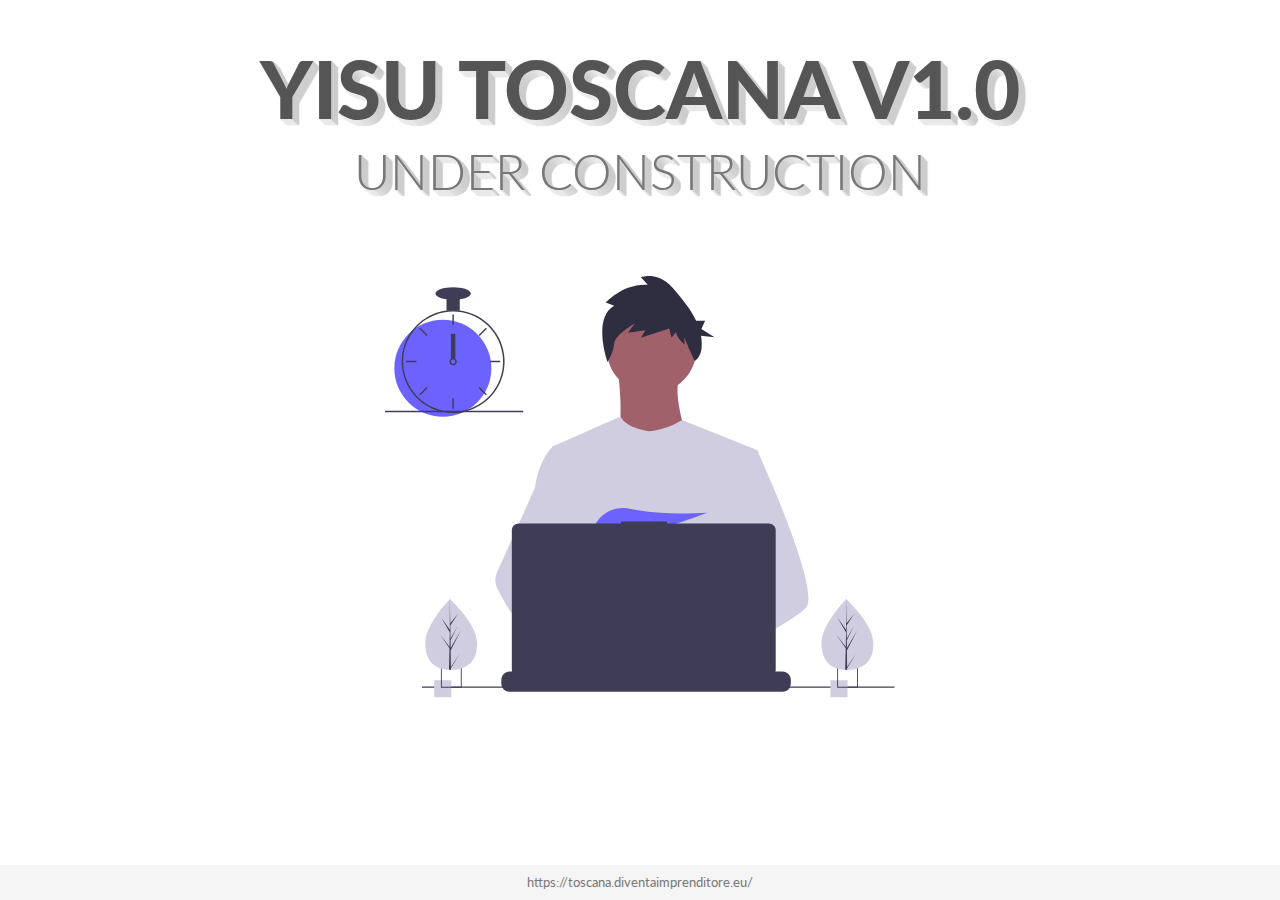
==== commit adf41cb8: "" ====
--- a/src/main/webapp/index.html
+++ b/src/main/webapp/index.html
@@ -1,125 +1,275 @@
-<!DOCTYPE html>
-<html lang="en">
-    <head>
-        <title>accreditamento.diventaimprenditore.eu</title>
-        <meta charset="UTF-8">
-        <meta name="viewport" content="width=device-width, initial-scale=1">
-        <!--===============================================================================================-->	
-        <link rel="icon" type="image/png" href="images/icons/favicon.ico"/>
-        <!--===============================================================================================-->
-        <link rel="stylesheet" type="text/css" href="vendor/bootstrap/css/bootstrap.min.css">
-        <!--===============================================================================================-->
-        <link rel="stylesheet" type="text/css" href="fonts/font-awesome-4.7.0/css/font-awesome.min.css">
-        <!--===============================================================================================-->
-        <link rel="stylesheet" type="text/css" href="vendor/animate/animate.css">
-        <!--===============================================================================================-->
-        <link rel="stylesheet" type="text/css" href="vendor/select2/select2.min.css">
-        <!--===============================================================================================-->
-        <link rel="stylesheet" type="text/css" href="css/util.css">
-        <link rel="stylesheet" type="text/css" href="css/main.css">
-        <!--===============================================================================================-->
-    </head>
-    <body>
-
-
-        <div class="size1 bg0 where1-parent">
-            <!-- Coutdown -->
-            <div class="flex-c-m bg-img1 size2 where1 overlay1 where2 respon2" style="background-image: url('images/bg01.jpg');">
-                <div class="wsize2 flex-w flex-c-m cd100 js-tilt">
-                    <div class="flex-col-c-m size6 bor2 m-l-10 m-r-10 m-t-15">
-                        <span class="l2-txt1 p-b-9 days">35</span>
-                        <span class="s2-txt4">Days</span>
-                    </div>
-
-                    <div class="flex-col-c-m size6 bor2 m-l-10 m-r-10 m-t-15">
-                        <span class="l2-txt1 p-b-9 hours">17</span>
-                        <span class="s2-txt4">Hours</span>
-                    </div>
-
-                    <div class="flex-col-c-m size6 bor2 m-l-10 m-r-10 m-t-15">
-                        <span class="l2-txt1 p-b-9 minutes">50</span>
-                        <span class="s2-txt4">Minutes</span>
-                    </div>
-
-                    <div class="flex-col-c-m size6 bor2 m-l-10 m-r-10 m-t-15">
-                        <span class="l2-txt1 p-b-9 seconds">39</span>
-                        <span class="s2-txt4">Seconds</span>
-                    </div>
-                </div>
-            </div>
-
-            <!-- Form -->
-            <div class="size3 flex-col-sb flex-w p-l-75 p-r-75 p-t-45 p-b-45 respon1">
-                <div class="wrap-pic1">
-                    <img src="images/l4-yis.png" alt="LOGO">
-                </div>
-
-                <div class="p-t-50 p-b-60">
-                    <p class="m1-txt1 p-b-36">
-                        <u>accreditamento.diventaimprenditore.eu</u><br>
-                        <span class="m1-txt2">Web Services Endpoint</span>!
-                    </p>
-                </div>
-                <div class="flex-w">
-                    <img src="images/logo_blue_1.png" alt="LOGO"  height="75" />
-                </div>
-            </div>
-        </div>
-
-
-
-
-
-        <!--===============================================================================================-->	
-        <script src="vendor/jquery/jquery-3.2.1.min.js"></script>
-        <!--===============================================================================================-->
-        <script src="vendor/bootstrap/js/popper.js"></script>
-        <script src="vendor/bootstrap/js/bootstrap.min.js"></script>
-        <!--===============================================================================================-->
-        <script src="vendor/select2/select2.min.js"></script>
-        <!--===============================================================================================-->
-        <script src="vendor/countdowntime/moment.min.js"></script>
-        <script src="vendor/countdowntime/moment-timezone.min.js"></script>
-        <script src="vendor/countdowntime/moment-timezone-with-data.min.js"></script>
-        <script src="vendor/countdowntime/countdowntime.js"></script>
-        <script>
-            $('.cd100').countdown100({
-                /*Set Endtime here*/
-                /*Endtime must be > current time*/
-                endtimeYear: 0,
-                endtimeMonth: 0,
-                endtimeDate: 365,
-                endtimeHours: 0,
-                endtimeMinutes: 0,
-                endtimeSeconds: 0,
-                timeZone: ""
-                        // ex:  timeZone: "America/New_York"
-                        //go to " http://momentjs.com/timezone/ " to get timezone
-            });
-        </script>
-        <!--===============================================================================================-->
-        <script src="vendor/tilt/tilt.jquery.min.js"></script>
-        <script >
-            $('.js-tilt').tilt({
-                scale: 1.1
-            });
-        </script>
-        <!--===============================================================================================-->
-        <script src="js/main.js"></script>
-        <script type="text/javascript">
-            $("#link1").click(function () {
-                window.open('https://accreditamento.diventaimprenditore.eu/neet', '_blank');
-            });
-            $("#link4").click(function () {
-                window.open('https://accreditamento.diventaimprenditore.eu/ded', '_blank');
-            });
-            $("#link2").click(function () {
-                window.open('https://www.microcredito.gov.it/gare-e-bandi-in-corso/1712-avviso-pubblico-per-l%E2%80%99individuazione-di-soggetti-attuatori-per-la-realizzazione-dell%E2%80%99intervento-%E2%80%9Cyes-i-start-up-%E2%80%93-formazione-per-l%E2%80%99avvio-d%E2%80%99impresa%E2%80%9D-edizione-2021-2022-misura-7-1-pon-iog-2014-2020-cup-e51g21000000006.html', '_blank');
-            });
-            $("#link3").click(function () {
-                window.open('https://www.microcredito.gov.it/gare-e-bandi-in-corso/1751-avviso-pubblico-per-l%E2%80%99individuazione-di-soggetti-attuatori-per-la-realizzazione-dell%E2%80%99intervento-yes-i-start-up-donne-e-disoccupati-di-lunga-durata-fondo-rotativo-nazionale-selfiemployment-pon-spao-2014-2020-%E2%80%9Cprogetto-integrato-per-l%E2%80%99autoimprenditorialit%C3%A0-2021-2022%E2%80%9D-cup-e57f21000000006.html', '_blank');
-            });
-            
-        </script>
-    </body>
-</html>+<!DOCTYPE html>
+<html lang="en">
+    <head>
+        <meta charset="UTF-8" />
+        <meta name="viewport" content="width=device-width, initial-scale=1.0" />
+        <meta http-equiv="X-UA-Compatible" content="ie=edge" />
+        <link rel="shortcut icon" href="favicon.ico" /> </head>
+
+    <!-- Bootstrap -->
+    <link
+        rel="stylesheet"
+        href="https://stackpath.bootstrapcdn.com/bootstrap/4.3.1/css/bootstrap.min.css"
+        integrity="sha384-ggOyR0iXCbMQv3Xipma34MD+dH/1fQ784/j6cY/iJTQUOhcWr7x9JvoRxT2MZw1T"
+        crossorigin="anonymous"
+        />
+    <!-- Fonts -->
+    <link
+        href="https://fonts.googleapis.com/css?family=Lato:400,900&display=swap"
+        rel="stylesheet"
+        />
+    <!-- Material ui icons - google web fonts -->
+    <link href="https://fonts.googleapis.com/icon?family=Material+Icons"
+          rel="stylesheet">
+    <!-- CSS -->
+    <link rel="stylesheet" href="style.css" />
+    <title>YES I START UP - TOSCANA</title>
+</head>
+<body>
+    <div class="container">
+        <div class="row justify-content-center">
+            <div class="col-md-12 main-title">
+                <h1>YISU TOSCANA v1.0</h1>
+                <h2>under construction</h2>
+            </div>
+        </div>
+        <div class="row align-items-center">
+            <div class="col-sm-10 col-md-6 col-lg-6 svg-img p-5">
+                <svg
+                    viewBox="0 0 834 690"
+                    fill="none"
+                    xmlns="http://www.w3.org/2000/svg"
+                    >
+                <g id="undraw_dev_productivity_umsq 1" clip-path="url(#clip0)">
+                <g id="man">
+                <path
+                    id="Vector"
+                    d="M435.922 191.941C476.534 191.941 509.458 159.018 509.458 118.405C509.458 77.7923 476.534 44.869 435.922 44.869C395.309 44.869 362.385 77.7923 362.385 118.405C362.385 159.018 395.309 191.941 435.922 191.941Z"
+                    fill="#A0616A"
+                    />
+                <path
+                    id="Vector_2"
+                    d="M381.036 155.173C381.036 155.173 394.891 259.616 373.576 271.339C352.261 283.062 500.399 284.128 500.399 284.128C500.399 284.128 467.361 193.54 482.281 165.831L381.036 155.173Z"
+                    fill="#A0616A"
+                    />
+                <path
+                    id="Vector_3"
+                    d="M608.57 284.656L596.25 340.756L570.2 459.446L569.42 465.946L560.43 541.196L554.45 591.186L550.44 624.766C526.06 637.296 508.39 645.946 508.39 645.946C508.39 645.946 506.87 638.326 504.42 628.576C487.31 633.706 455.65 642.216 428.82 643.916C438.59 654.806 443.08 665.036 436.99 672.586C418.61 695.346 342.73 647.666 316.19 629.886C315.572 634.143 315.338 638.447 315.49 642.746L295.18 627.126L297.19 591.186L300.58 530.376L304.84 454.116C303.497 450.851 302.371 447.5 301.47 444.086C295.25 421.966 287.7 377.796 281.91 340.756C277.25 310.946 273.75 285.756 273.01 280.396C272.91 279.696 272.86 279.336 272.86 279.336L385.29 229.656C393.28 248.186 430.59 253.756 430.59 253.756C461.5 251.626 485.73 235.326 485.73 235.326L608.57 284.656Z"
+                    fill="#D0CDE1"
+                    />
+                <path
+                    id="Vector_4"
+                    d="M374.746 48.8468L360.997 43.3423C360.997 43.3423 389.746 11.6915 429.744 14.4439L418.494 2.05865C418.494 2.05865 445.993 -8.95021 470.992 19.9482C484.134 35.1394 499.339 52.996 508.817 73.1112H523.542L517.396 86.643L538.906 100.175L516.828 97.7442C518.144 105.154 518.346 112.719 517.428 120.189C516.48 127.661 512.667 134.473 506.793 139.187C506.793 139.187 489.741 103.891 489.741 98.387V112.148C489.741 112.148 475.992 99.7631 475.992 91.5065L468.492 101.139L464.742 86.0019L418.494 101.139L425.994 88.7543L397.245 92.8826L408.495 77.7452C408.495 77.7452 375.997 95.6348 374.746 110.772C373.497 125.909 363.984 140.253 363.984 140.253C363.984 140.253 338.498 69.4885 374.746 48.8468Z"
+                    fill="#2F2E41"
+                    />
+                <g id="rightHand">
+                <path
+                    id="Vector_5"
+                    d="M516.92 624.636C516.92 624.636 512.16 626.266 504.42 628.576C487.31 633.706 455.65 642.216 428.82 643.916C405.72 645.396 386.2 641.836 382.63 626.766C381.1 620.286 383.27 614.956 388 610.576C402.12 597.486 439 592.796 468.25 591.186C476.51 590.736 484.15 590.526 490.51 590.446C501.31 590.306 508.39 590.526 508.39 590.526L508.56 591.186L516.92 624.636Z"
+                    fill="#A0616A"
+                    />
+                <path
+                    id="Vector_6"
+                    d="M688.5 542.566C681.01 550.686 662.45 562.916 639.95 576.156C631.58 581.076 622.67 586.146 613.58 591.186C591.89 603.216 569.18 615.136 550.44 624.766C526.06 637.296 508.39 645.946 508.39 645.946C508.39 645.946 506.87 638.326 504.42 628.576C501.14 615.526 496.2 598.656 491.05 591.186C490.87 590.926 490.69 590.686 490.51 590.446C489.01 588.476 487.5 587.326 486.01 587.326L560.43 541.196L592.59 521.256L569.42 465.946L540.36 396.566L557.9 340.756L575.53 284.656H608.57C608.57 284.656 619.51 308.536 633.5 341.836C635.59 346.816 637.75 352.006 639.95 357.366C668.73 427.366 704.61 525.116 688.5 542.566Z"
+                    fill="#D0CDE1"
+                    />
+                </g>
+                <g id="leftHand">
+                <path
+                    id="Vector_7"
+                    d="M436.99 672.586C418.61 695.346 342.73 647.666 316.19 629.886C310.41 626.016 306.97 623.566 306.97 623.566L331.25 591.186L338.94 580.936C338.94 580.936 345.82 584.586 355.99 590.526C356.36 590.746 356.73 590.966 357.11 591.186C365.88 596.336 376.89 603.066 388 610.576C403.33 620.946 418.83 632.776 428.82 643.916C438.59 654.806 443.08 665.036 436.99 672.586Z"
+                    fill="#A0616A"
+                    />
+                <path
+                    id="Vector_8"
+                    d="M355.99 590.526C353.276 590.516 350.567 590.736 347.89 591.186C324.9 595.136 318.12 615.946 316.19 629.886C315.572 634.143 315.338 638.447 315.49 642.746L295.18 627.126L287.78 621.436C269.97 615.226 254.1 604.196 240.34 591.186C228.403 579.7 217.695 567.001 208.39 553.296C199.122 539.788 190.86 525.616 183.67 510.896C181.664 506.788 180.586 502.29 180.512 497.719C180.437 493.148 181.369 488.617 183.24 484.446L208.39 428.396L245.15 346.476C245.42 344.526 245.717 342.619 246.04 340.756C253.33 298.956 272.86 280.396 272.86 280.396H287.78L297.76 340.756L310.16 415.746L301.47 444.086L281.39 509.536L300.58 530.376L355.99 590.526Z"
+                    fill="#D0CDE1"
+                    />
+                </g>
+                <path
+                    id="Vector_9"
+                    d="M372.877 415.806L385.631 430.687C390.37 429.783 395.319 428.721 400.416 427.529L396.752 415.806L405.71 426.256C459.707 412.976 526.637 387.155 526.637 387.155C526.637 387.155 454.38 392.453 400.428 380.666C376.558 375.451 351.998 387.284 342.202 409.669C336.509 422.679 337.403 433.952 357.596 433.952C364.419 433.835 371.224 433.195 377.949 432.037L372.877 415.806Z"
+                    fill="#6C63FF"
+                    />
+                </g>
+                <g id="allOther">
+                <path
+                    id="Vector_10"
+                    d="M663.65 660.386V666.456C663.654 668.122 663.345 669.774 662.74 671.326C662.472 672.018 662.147 672.687 661.77 673.326C660.579 675.327 658.887 676.983 656.863 678.133C654.838 679.283 652.549 679.887 650.22 679.886H203.67C201.342 679.887 199.053 679.283 197.028 678.133C195.003 676.983 193.312 675.327 192.12 673.326C191.743 672.687 191.419 672.018 191.15 671.326C190.546 669.774 190.237 668.122 190.24 666.456V660.386C190.24 658.622 190.587 656.876 191.262 655.246C191.936 653.616 192.926 652.136 194.173 650.889C195.42 649.641 196.901 648.652 198.53 647.977C200.16 647.303 201.907 646.956 203.67 646.956H229.41V644.126C229.41 644.053 229.425 643.98 229.453 643.912C229.481 643.844 229.522 643.782 229.574 643.73C229.626 643.678 229.688 643.637 229.756 643.608C229.824 643.58 229.897 643.566 229.97 643.566H243.4C243.474 643.566 243.547 643.58 243.615 643.608C243.683 643.637 243.745 643.678 243.797 643.73C243.849 643.782 243.89 643.844 243.918 643.912C243.946 643.98 243.96 644.053 243.96 644.126V646.956H252.35V644.126C252.35 644.053 252.365 643.98 252.393 643.912C252.421 643.844 252.462 643.782 252.514 643.73C252.566 643.678 252.628 643.637 252.696 643.608C252.764 643.58 252.837 643.566 252.91 643.566H266.34C266.414 643.566 266.487 643.58 266.555 643.608C266.623 643.637 266.684 643.678 266.736 643.73C266.789 643.782 266.83 643.844 266.858 643.912C266.886 643.98 266.9 644.053 266.9 644.126V646.956H275.3V644.126C275.3 644.053 275.315 643.98 275.343 643.912C275.371 643.844 275.412 643.782 275.464 643.73C275.516 643.678 275.578 643.637 275.646 643.608C275.714 643.58 275.787 643.566 275.86 643.566H289.29C289.364 643.566 289.437 643.58 289.505 643.608C289.573 643.637 289.634 643.678 289.687 643.73C289.739 643.782 289.78 643.844 289.808 643.912C289.836 643.98 289.85 644.053 289.85 644.126V646.956H298.24V644.126C298.24 644.053 298.255 643.98 298.283 643.912C298.311 643.844 298.352 643.782 298.404 643.73C298.456 643.678 298.518 643.637 298.586 643.608C298.654 643.58 298.727 643.566 298.8 643.566H312.23C312.304 643.566 312.377 643.58 312.445 643.608C312.513 643.637 312.574 643.678 312.626 643.73C312.679 643.782 312.72 643.844 312.748 643.912C312.776 643.98 312.79 644.053 312.79 644.126V646.956H321.18V644.126C321.18 644.053 321.195 643.98 321.223 643.912C321.251 643.844 321.292 643.782 321.344 643.73C321.396 643.678 321.458 643.637 321.526 643.608C321.594 643.58 321.667 643.566 321.74 643.566H335.17C335.244 643.566 335.317 643.58 335.385 643.608C335.453 643.637 335.514 643.678 335.566 643.73C335.619 643.782 335.66 643.844 335.688 643.912C335.716 643.98 335.73 644.053 335.73 644.126V646.956H344.13V644.126C344.13 644.053 344.145 643.98 344.173 643.912C344.201 643.844 344.242 643.782 344.294 643.73C344.346 643.678 344.408 643.637 344.476 643.608C344.544 643.58 344.617 643.566 344.69 643.566H358.12C358.194 643.566 358.267 643.58 358.335 643.608C358.403 643.637 358.464 643.678 358.516 643.73C358.569 643.782 358.61 643.844 358.638 643.912C358.666 643.98 358.68 644.053 358.68 644.126V646.956H367.07V644.126C367.07 644.053 367.085 643.98 367.113 643.912C367.141 643.844 367.182 643.782 367.234 643.73C367.286 643.678 367.348 643.637 367.416 643.608C367.484 643.58 367.557 643.566 367.63 643.566H472.83C472.904 643.566 472.977 643.58 473.045 643.608C473.113 643.637 473.174 643.678 473.227 643.73C473.279 643.782 473.32 643.844 473.348 643.912C473.376 643.98 473.39 644.053 473.39 644.126V646.956H481.79V644.126C481.79 644.053 481.805 643.98 481.833 643.912C481.861 643.844 481.902 643.782 481.954 643.73C482.006 643.678 482.068 643.637 482.136 643.608C482.204 643.58 482.277 643.566 482.35 643.566H495.78C495.928 643.568 496.07 643.627 496.175 643.732C496.279 643.836 496.339 643.978 496.34 644.126V646.956H504.73V644.126C504.73 644.053 504.745 643.98 504.773 643.912C504.801 643.844 504.842 643.782 504.894 643.73C504.946 643.678 505.008 643.637 505.076 643.608C505.144 643.58 505.217 643.566 505.29 643.566H518.72C518.794 643.566 518.867 643.58 518.935 643.608C519.003 643.637 519.065 643.678 519.117 643.73C519.169 643.782 519.21 643.844 519.238 643.912C519.266 643.98 519.28 644.053 519.28 644.126V646.956H527.67V644.126C527.67 644.053 527.685 643.98 527.713 643.912C527.741 643.844 527.782 643.782 527.834 643.73C527.886 643.678 527.948 643.637 528.016 643.608C528.084 643.58 528.157 643.566 528.23 643.566H541.66C541.734 643.566 541.807 643.58 541.875 643.608C541.943 643.637 542.005 643.678 542.057 643.73C542.109 643.782 542.15 643.844 542.178 643.912C542.206 643.98 542.22 644.053 542.22 644.126V646.956H550.62V644.126C550.62 644.053 550.635 643.98 550.663 643.912C550.691 643.844 550.732 643.782 550.784 643.73C550.836 643.678 550.898 643.637 550.966 643.608C551.034 643.58 551.107 643.566 551.18 643.566H564.61C564.757 643.568 564.898 643.628 565.001 643.733C565.104 643.838 565.161 643.979 565.16 644.126V646.956H573.56V644.126C573.56 644.053 573.575 643.98 573.603 643.912C573.631 643.844 573.672 643.782 573.724 643.73C573.776 643.678 573.838 643.637 573.906 643.608C573.974 643.58 574.047 643.566 574.12 643.566H587.55C587.624 643.566 587.697 643.58 587.765 643.608C587.833 643.637 587.895 643.678 587.947 643.73C587.999 643.782 588.04 643.844 588.068 643.912C588.096 643.98 588.111 644.053 588.11 644.126V646.956H596.5V644.126C596.5 644.053 596.515 643.98 596.543 643.912C596.571 643.844 596.612 643.782 596.664 643.73C596.716 643.678 596.778 643.637 596.846 643.608C596.914 643.58 596.987 643.566 597.06 643.566H610.49C610.564 643.566 610.637 643.58 610.705 643.608C610.773 643.637 610.835 643.678 610.887 643.73C610.939 643.782 610.98 643.844 611.008 643.912C611.036 643.98 611.051 644.053 611.05 644.126V646.956H650.22C651.984 646.956 653.731 647.303 655.36 647.977C656.99 648.652 658.471 649.641 659.718 650.889C660.965 652.136 661.954 653.616 662.629 655.246C663.304 656.876 663.651 658.622 663.65 660.386Z"
+                    fill="#3F3D56"
+                    />
+                <path
+                    id="Vector_11"
+                    d="M833.5 671.326H60.5002V673.326H833.5V671.326Z"
+                    fill="#3F3D56"
+                    />
+                <path
+                    id="Vector_12"
+                    d="M627.695 404.757H461.252V401.326H385.78V404.757H218.651C215.665 404.757 212.801 405.943 210.69 408.054C208.579 410.166 207.392 413.029 207.392 416.015V643.927C207.392 646.913 208.578 649.776 210.69 651.888C212.801 653.999 215.665 655.185 218.651 655.185H627.695C630.68 655.185 633.544 653.999 635.656 651.888C637.767 649.776 638.953 646.913 638.953 643.927V416.015C638.953 414.537 638.662 413.073 638.096 411.707C637.53 410.341 636.701 409.1 635.656 408.054C634.61 407.009 633.369 406.179 632.003 405.614C630.637 405.048 629.173 404.757 627.695 404.757Z"
+                    fill="#3F3D56"
+                    />
+                <path
+                    id="Vector_13"
+                    d="M108.446 661.223H80.446V689.223H108.446V661.223Z"
+                    fill="#D0CDE1"
+                    />
+                <path
+                    id="Vector_14"
+                    d="M91.45 639.223V673.223H125.45V639.223H91.45ZM123.97 671.743H92.92V640.703H123.97V671.743Z"
+                    fill="#3F3D56"
+                    />
+                <path
+                    id="Vector_15"
+                    d="M756.446 661.223H728.446V689.223H756.446V661.223Z"
+                    fill="#D0CDE1"
+                    />
+                <path
+                    id="Vector_16"
+                    d="M739.45 639.223V673.223H773.45V639.223H739.45ZM771.97 671.743H740.92V640.703H771.97V671.743Z"
+                    fill="#3F3D56"
+                    />
+                <path
+                    id="Vector_17"
+                    d="M94.5801 230.113C138.399 230.113 173.921 194.591 173.921 150.773C173.921 106.954 138.399 71.4324 94.5801 71.4324C50.7616 71.4324 15.2396 106.954 15.2396 150.773C15.2396 194.591 50.7616 230.113 94.5801 230.113Z"
+                    fill="#6C63FF"
+                    />
+                <path
+                    id="Vector_18"
+                    d="M122.229 56.49C115.045 55.5764 107.775 55.5764 100.591 56.49C84.5863 58.5914 69.5206 65.2399 57.1812 75.6466C44.8419 86.0533 35.747 99.7814 30.9756 115.202C28.8056 122.229 27.5767 129.514 27.3211 136.864C27.2851 137.886 27.261 138.92 27.261 139.954C27.2833 162.265 36.1561 183.655 51.9323 199.431C67.7084 215.208 89.0991 224.08 111.41 224.103C113.201 224.103 114.992 224.043 116.759 223.934C120.908 223.674 125.03 223.103 129.093 222.227C148.495 218.055 165.798 207.161 177.947 191.468C190.096 175.776 196.308 156.295 195.487 136.467C194.666 116.638 186.864 97.7381 173.459 83.104C160.054 68.4699 141.909 59.0436 122.229 56.49H122.229ZM137.748 217.347H137.736C130.959 219.659 123.905 221.062 116.759 221.518C114.992 221.638 113.201 221.698 111.41 221.698C89.7379 221.672 68.9613 213.051 53.6369 197.727C38.3126 182.402 29.6917 161.626 29.6652 139.954C29.6652 138.92 29.6892 137.886 29.7253 136.864C30.5517 115.744 39.5159 95.7617 54.7414 81.1009C69.9669 66.4401 90.2733 58.2371 111.41 58.209C130.776 58.2101 149.513 65.0866 164.283 77.6132C179.052 90.1399 188.895 107.503 192.057 126.61C195.22 145.716 191.496 165.325 181.55 181.942C171.604 198.559 156.082 211.106 137.748 217.347H137.748Z"
+                    fill="#3F3D56"
+                    />
+                <path
+                    id="Vector_19"
+                    d="M112.612 63.0175H110.208V79.8473H112.612V63.0175Z"
+                    fill="#3F3D56"
+                    />
+                <path
+                    id="Vector_20"
+                    d="M57.8578 84.7016L56.1577 86.4017L68.0582 98.3021L69.7582 96.6021L57.8578 84.7016Z"
+                    fill="#3F3D56"
+                    />
+                <path
+                    id="Vector_21"
+                    d="M34.4738 138.752V141.156H51.3035V138.752H34.4738Z"
+                    fill="#3F3D56"
+                    />
+                <path
+                    id="Vector_22"
+                    d="M56.1577 193.506L57.8578 195.206L69.7582 183.305L68.0582 181.605L56.1577 193.506Z"
+                    fill="#3F3D56"
+                    />
+                <path
+                    id="Vector_23"
+                    d="M153.061 96.602L154.762 98.3021L166.662 86.4016L164.962 84.7016L153.061 96.602Z"
+                    fill="#3F3D56"
+                    />
+                <path
+                    id="Vector_24"
+                    d="M171.516 138.752V141.156H188.346V138.752H171.516Z"
+                    fill="#3F3D56"
+                    />
+                <path
+                    id="Vector_25"
+                    d="M154.762 181.605L153.061 183.305L164.962 195.206L166.662 193.506L154.762 181.605Z"
+                    fill="#3F3D56"
+                    />
+                <path
+                    id="Vector_26"
+                    d="M112.612 200.06H110.208V216.89H112.612V200.06Z"
+                    fill="#3F3D56"
+                    />
+                <path
+                    id="Vector_27"
+                    d="M122.229 35.3686H100.591V57.0069H122.229V35.3686Z"
+                    fill="#3F3D56"
+                    />
+                <path
+                    id="Vector_28"
+                    d="M111.41 38.975C127.344 38.975 140.261 34.4002 140.261 28.7569C140.261 23.1136 127.344 18.5388 111.41 18.5388C95.4759 18.5388 82.5588 23.1136 82.5588 28.7569C82.5588 34.4002 95.4759 38.975 111.41 38.975Z"
+                    fill="#3F3D56"
+                    />
+                <path
+                    id="Vector_29"
+                    d="M226 220.44H0V222.844H226V220.44Z"
+                    fill="#3F3D56"
+                    />
+                </g>
+                <g id="clock">
+                <path
+                    id="Vector_30"
+                    d="M115.016 94.2729H107.803V135.145H115.016V94.2729Z"
+                    fill="#3F3D56"
+                    />
+                <path
+                    id="Vector_31"
+                    d="M115.016 135.145C113.976 134.365 112.71 133.943 111.41 133.943C110.109 133.943 108.844 134.365 107.803 135.145C107.091 135.686 106.505 136.375 106.084 137.165C105.552 138.181 105.322 139.329 105.421 140.473C105.52 141.616 105.944 142.707 106.643 143.617C107.343 144.527 108.288 145.218 109.368 145.608C110.447 145.998 111.616 146.07 112.735 145.817C113.855 145.564 114.878 144.996 115.685 144.179C116.492 143.363 117.048 142.333 117.288 141.211C117.528 140.088 117.441 138.921 117.039 137.846C116.636 136.771 115.934 135.834 115.016 135.145H115.016ZM111.41 143.56C110.454 143.557 109.539 143.176 108.863 142.501C108.187 141.825 107.806 140.909 107.803 139.954C107.808 139.224 108.03 138.513 108.441 137.91C108.793 137.4 109.271 136.989 109.828 136.718C110.385 136.447 111.003 136.324 111.622 136.361C112.241 136.398 112.84 136.595 113.361 136.931C113.881 137.267 114.306 137.732 114.595 138.281C114.883 138.83 115.025 139.444 115.007 140.063C114.988 140.683 114.811 141.288 114.49 141.818C114.17 142.349 113.718 142.788 113.179 143.093C112.639 143.399 112.03 143.559 111.41 143.56V143.56Z"
+                    fill="#3F3D56"
+                    />
+                </g>
+                <g id="leftTree">
+                <path
+                    id="Vector_32"
+                    d="M150.594 599.754C151.527 631.704 132.859 643.413 109.43 644.097C108.886 644.113 108.345 644.123 107.805 644.126C106.719 644.135 105.643 644.117 104.577 644.072C83.3891 643.193 66.6173 631.945 65.7495 602.232C64.8515 571.482 103.018 531.529 105.882 528.574L105.887 528.571C105.996 528.458 106.052 528.402 106.052 528.402C106.052 528.402 149.661 567.807 150.594 599.754Z"
+                    fill="#D0CDE1"
+                    />
+                <path
+                    id="Vector_33"
+                    d="M107.744 639.255L122.626 617.124L107.774 641.636L107.805 644.126C106.719 644.135 105.643 644.117 104.577 644.072L105.316 612.06L105.295 611.813L105.323 611.766L105.393 608.741L89.0953 585.078L105.374 606.477L105.432 607.116L105.989 582.93L91.9123 558.397L106.029 578.681L105.882 528.574L105.882 528.407L105.887 528.571L106.822 568.062L119.651 552.021L106.864 571.464L107.144 593.098L118.949 571.984L107.187 596.279L107.343 608.309L124.512 578.897L107.395 612.505L107.744 639.255Z"
+                    fill="#3F3D56"
+                    />
+                </g>
+                <g id="righTree">
+                <path
+                    id="Vector_34"
+                    d="M798.594 599.754C799.527 631.704 780.859 643.413 757.43 644.097C756.886 644.113 756.345 644.123 755.805 644.126C754.719 644.135 753.643 644.117 752.577 644.072C731.389 643.193 714.617 631.945 713.75 602.232C712.852 571.482 751.018 531.529 753.882 528.574L753.887 528.571C753.996 528.458 754.052 528.402 754.052 528.402C754.052 528.402 797.661 567.807 798.594 599.754Z"
+                    fill="#D0CDE1"
+                    />
+                <path
+                    id="Vector_35"
+                    d="M755.744 639.255L770.626 617.124L755.774 641.636L755.805 644.126C754.719 644.135 753.643 644.117 752.577 644.072L753.316 612.06L753.295 611.813L753.323 611.766L753.393 608.741L737.095 585.078L753.374 606.477L753.432 607.116L753.989 582.93L739.912 558.397L754.029 578.681L753.882 528.574L753.882 528.407L753.887 528.571L754.822 568.062L767.651 552.021L754.864 571.464L755.144 593.098L766.949 571.984L755.187 596.279L755.343 608.309L772.512 578.897L755.395 612.505L755.744 639.255Z"
+                    fill="#3F3D56"
+                    />
+                </g>
+                <g id="pc-circle">
+                <path
+                    id="Vector_36"
+                    d="M422.5 512.326C436.307 512.326 447.5 501.133 447.5 487.326C447.5 473.519 436.307 462.326 422.5 462.326C408.693 462.326 397.5 473.519 397.5 487.326C397.5 501.133 408.693 512.326 422.5 512.326Z"
+                    fill="#3F3D56"
+                    />
+                </g>
+                </g>
+                <defs>
+                <clipPath id="clip0">
+                    <rect width="833.5" height="689.223" fill="white" />
+                </clipPath>
+                </defs>
+                </svg>
+            </div>
+        </div>
+
+    </div>
+    <footer class="footer">
+        <div class="container text-center">
+            <span>https://toscana.diventaimprenditore.eu/</span>
+        </div>
+    </footer>
+
+    <!-- Optional JavaScript -->
+    <!-- jQuery first, then Popper.js, then Bootstrap JS -->
+    <script
+        src="https://code.jquery.com/jquery-3.3.1.slim.min.js"
+        integrity="sha384-q8i/X+965DzO0rT7abK41JStQIAqVgRVzpbzo5smXKp4YfRvH+8abtTE1Pi6jizo"
+        crossorigin="anonymous"
+    ></script>
+    <script
+        src="https://cdnjs.cloudflare.com/ajax/libs/popper.js/1.14.3/umd/popper.min.js"
+        integrity="sha384-ZMP7rVo3mIykV+2+9J3UJ46jBk0WLaUAdn689aCwoqbBJiSnjAK/l8WvCWPIPm49"
+        crossorigin="anonymous"
+    ></script>
+    <script
+        src="https://stackpath.bootstrapcdn.com/bootstrap/4.1.3/js/bootstrap.min.js"
+        integrity="sha384-ChfqqxuZUCnJSK3+MXmPNIyE6ZbWh2IMqE241rYiqJxyMiZ6OW/JmZQ5stwEULTy"
+        crossorigin="anonymous"
+    ></script>
+</body>
+</html>
--- a/src/main/webapp/style.css
+++ b/src/main/webapp/style.css
@@ -0,0 +1,209 @@
+*{
+    margin: 0;
+    padding: 0;
+    box-sizing: border-box;
+}
+
+html{
+    font-size: 62.5%; /* 1rem = 10px */
+}
+
+body{
+    font-family: "Lato", sans-serif;
+    font-weight: 400;
+    line-height: 1.7;
+    color: #777;
+    
+}
+
+.main-title{
+    text-align: center;
+    margin-top: 4rem;
+    margin-bottom: 8rem;
+    text-shadow: 
+    1px 0px 1px #ccc, 0px 1px 1px #eee, 
+    2px 1px 1px #ccc, 1px 2px 1px #eee,
+    3px 2px 1px #ccc, 2px 3px 1px #eee,
+    4px 3px 1px #ccc, 3px 4px 1px #eee,
+    5px 4px 1px #ccc, 4px 5px 1px #eee,
+    6px 5px 1px #ccc, 5px 6px 1px #eee,
+    7px 6px 1px #ccc;
+}
+
+.main-title h1{
+    font-size: 7rem;
+    text-transform: uppercase;
+    font-weight: 800;
+    color: #555;
+}
+
+.main-title h2{
+    font-size: 4rem;
+    font-weight: 300;
+    text-transform: uppercase;
+}
+
+.svg-img{
+   display: block;
+   margin: auto;
+}
+
+svg{
+    display: block;
+   margin: auto;
+}
+
+#clock{
+    animation: clockHand 5s infinite linear;
+    
+    
+    transform-box: fill-box;
+    transform-origin: bottom;
+}
+
+#leftTree, #righTree{
+    animation: tree 2s ease-in-out infinite alternate;
+    transform-box: fill-box;
+    transform-origin: bottom;
+}
+
+#man{
+    animation: manBody 1s ease-in-out infinite alternate;
+    transform-box: fill-box;
+    transform-origin: bottom;
+}
+
+#pc-circle{
+    fill: #6ace66;
+    stroke-width: 4;
+    animation: change-light 4s linear infinite alternate;
+}
+
+.footer {
+    position: absolute;
+    bottom: 0;
+    width: 100%;
+    height: 35px;
+    line-height: 35px;
+    background-color: #f5f5f5;
+    font-size: 1.3rem;
+}
+
+@keyframes clockHand{
+    from{
+        transform: rotateZ(0deg);
+    }
+    from{
+        transform: rotateZ(-360deg);
+    }
+}
+
+@keyframes manBody{
+    from{
+        transform: rotateX(0deg);
+    }
+    to{
+        transform: rotateX(10deg);
+    }
+}
+
+@keyframes tree{
+    from{
+        transform: rotateZ(10deg);
+    }
+    to{
+        transform: rotateZ(-20deg);
+    }
+}
+
+@keyframes change-light {
+    0% {
+        stroke: #cd61f8;
+      }
+      25% {
+        stroke: #6ace66;
+      }
+      75% {
+        stroke: #2995c0;
+      }
+      100% {
+        stroke: #e92949;
+      }
+  }
+
+  /* Media Queries */
+
+  @media (min-width: 640px){
+    .main-title h1{
+        font-size: 5rem;
+        text-transform: uppercase;
+        font-weight: 700;
+        color: #555;
+    }
+    
+    .main-title h2{
+        font-size: 3rem;
+        font-weight: 300;
+        text-transform: uppercase;
+    }
+    
+     
+    }
+     
+    @media (min-width: 768px){
+        .main-title h1{
+            font-size: 6rem;
+            text-transform: uppercase;
+            font-weight: 800;
+            color: #555;
+        }
+        
+        .main-title h2{
+            font-size: 4rem;
+            font-weight: 300;
+            text-transform: uppercase;
+        }
+    
+     
+    }
+     
+    @media (min-width: 1024px){
+     
+        .main-title h1{
+            font-size: 7rem;
+            text-transform: uppercase;
+            font-weight: 900;
+            color: #555;
+        }
+        
+        .main-title h2{
+            font-size: 5rem;
+            font-weight: 300;
+            text-transform: uppercase;
+        }
+     
+    }
+     
+    @media (min-width: 1200px){
+     
+        .main-title h1{
+            font-size: 8rem;
+            text-transform: uppercase;
+            font-weight: 900;
+            color: #555;
+        }
+        
+        .main-title h2{
+            font-size: 5rem;
+            font-weight: 300;
+            text-transform: uppercase;
+        }
+
+        .main-title{
+            text-align: center;
+            margin-top: 4rem;
+            margin-bottom: 4rem;
+        }
+        
+     
+    }